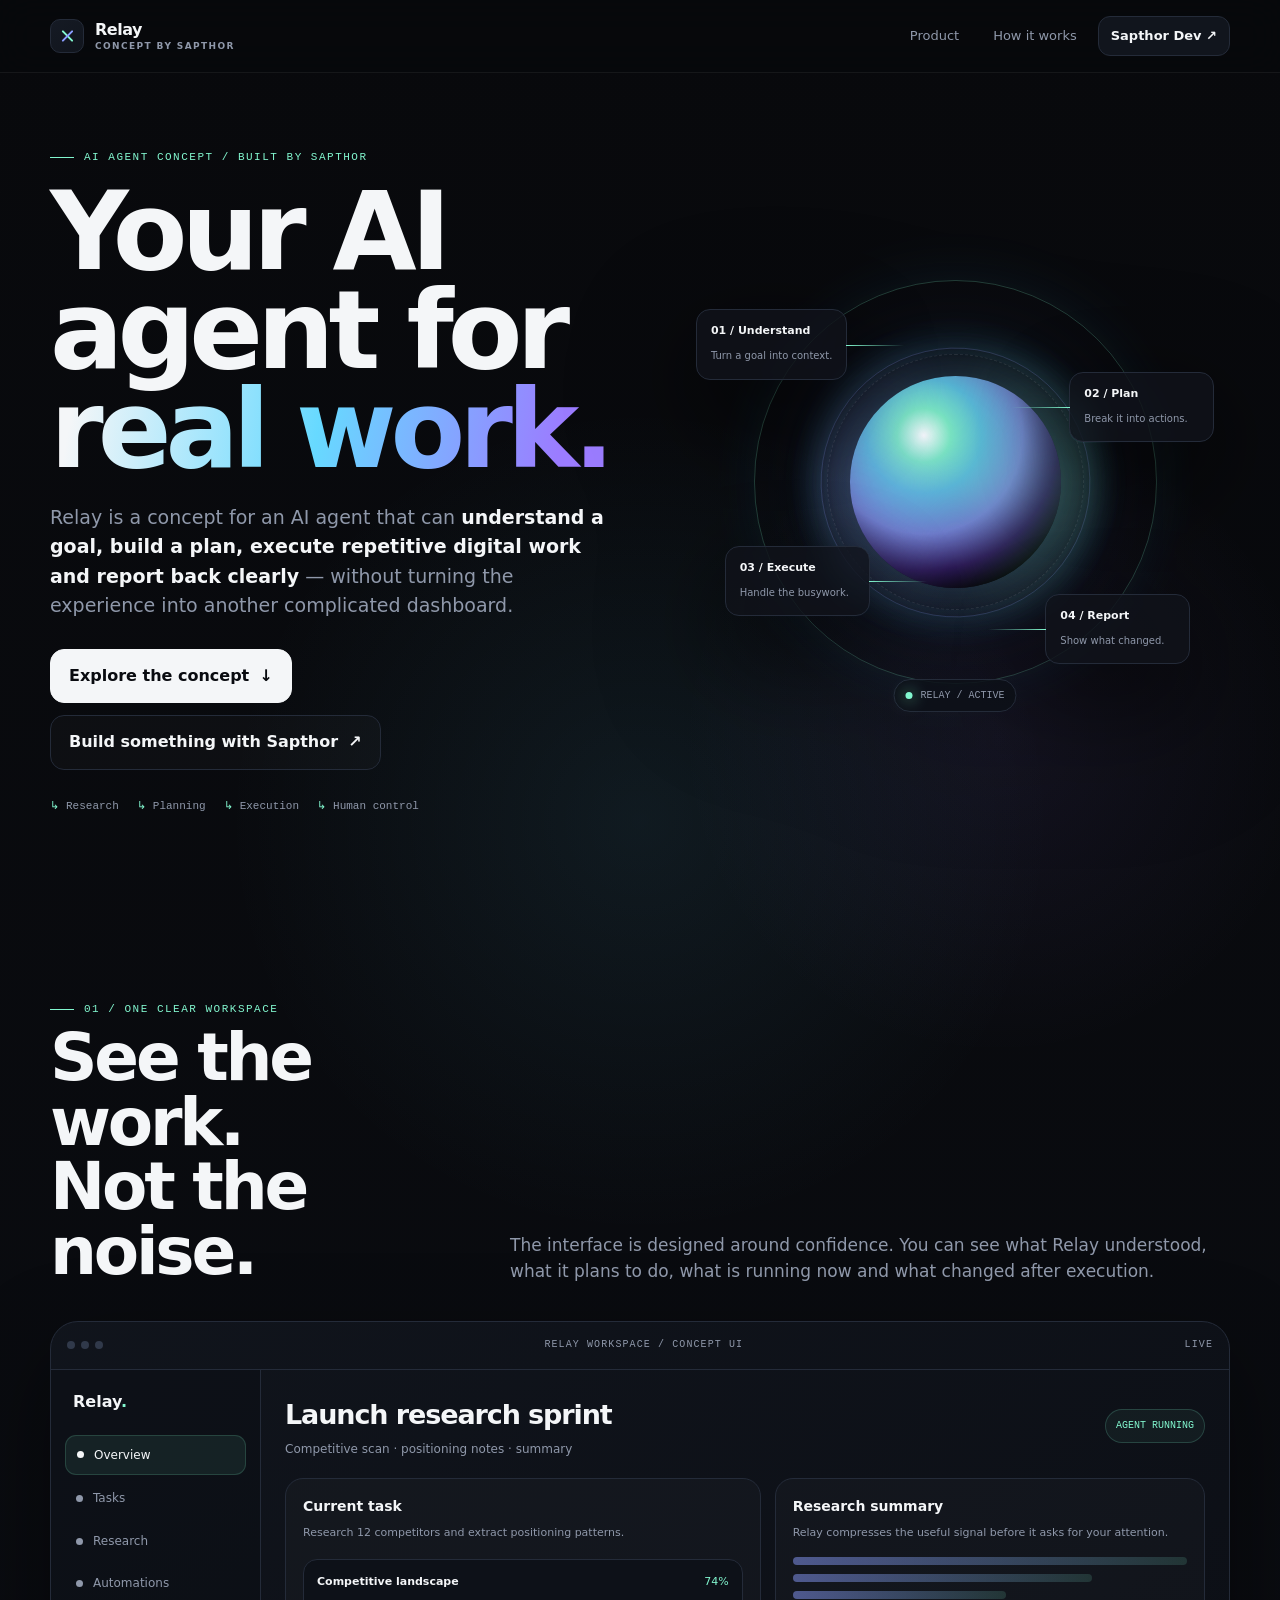
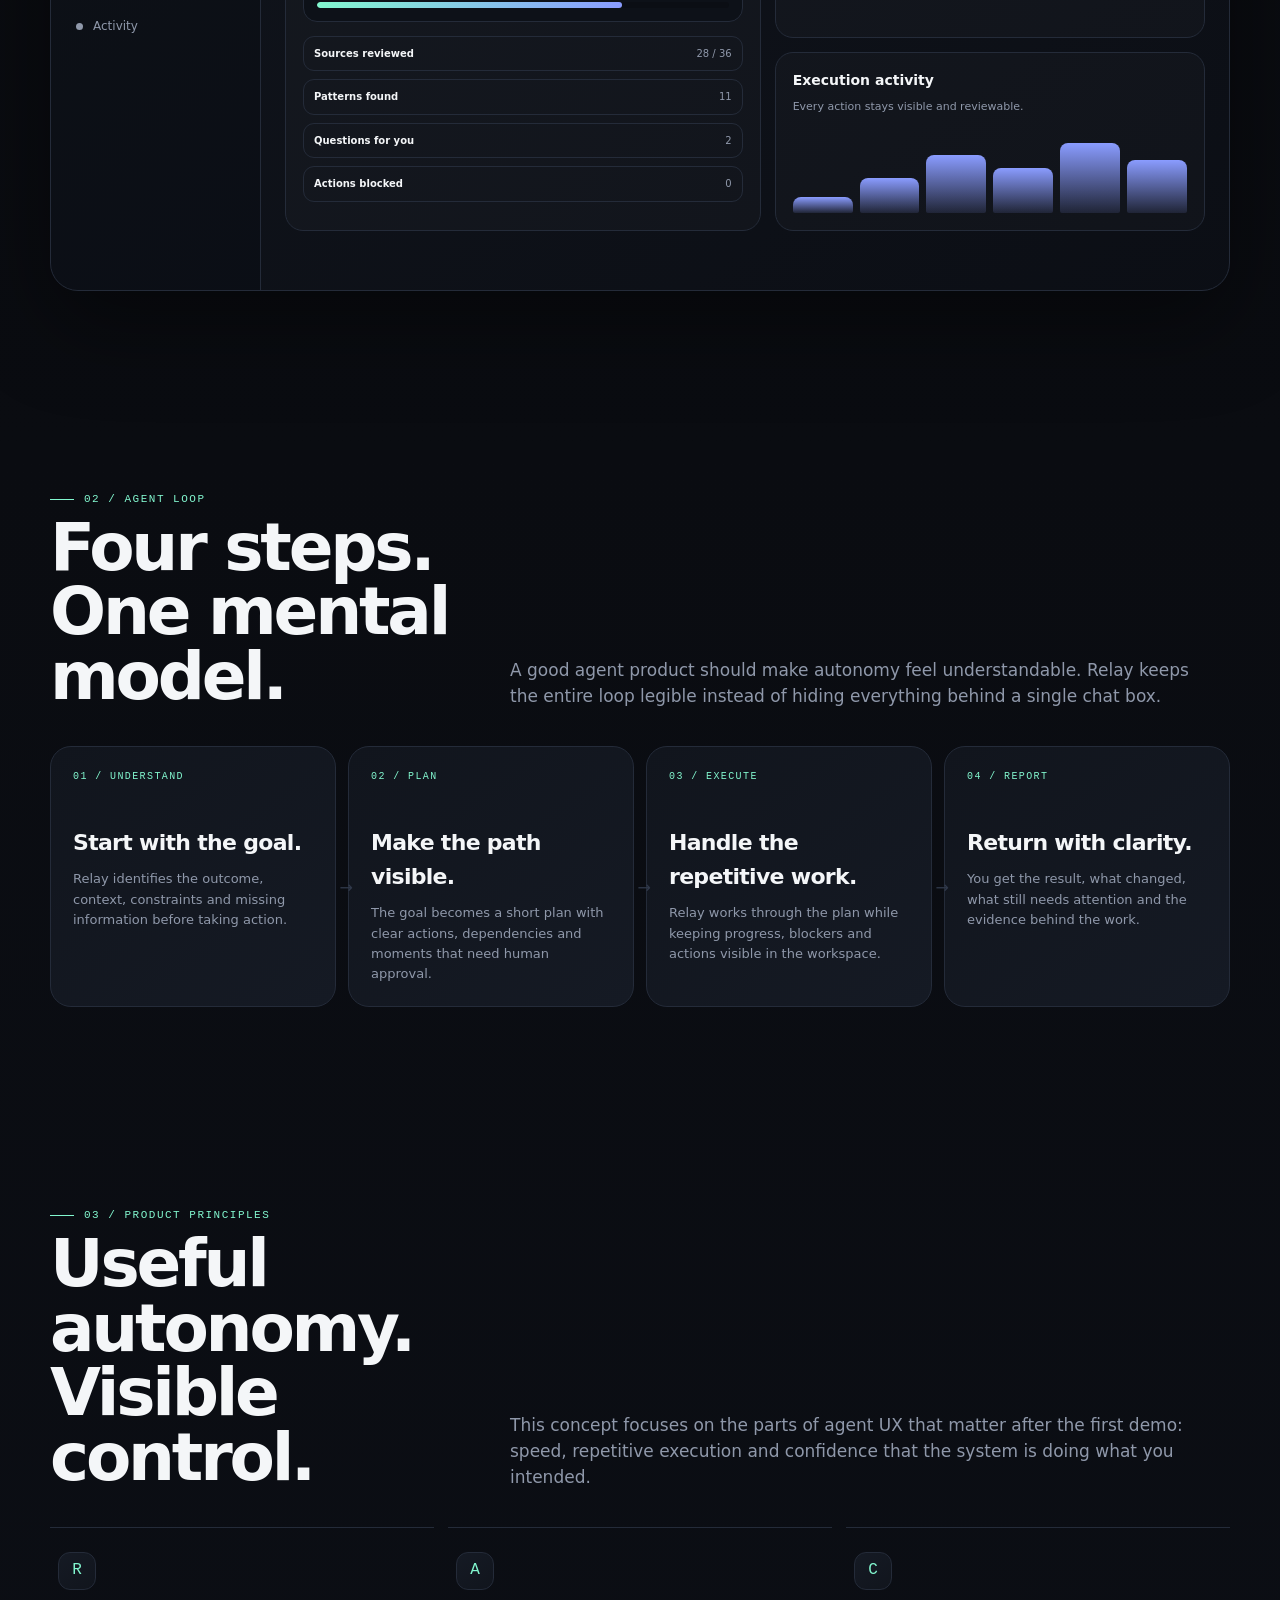
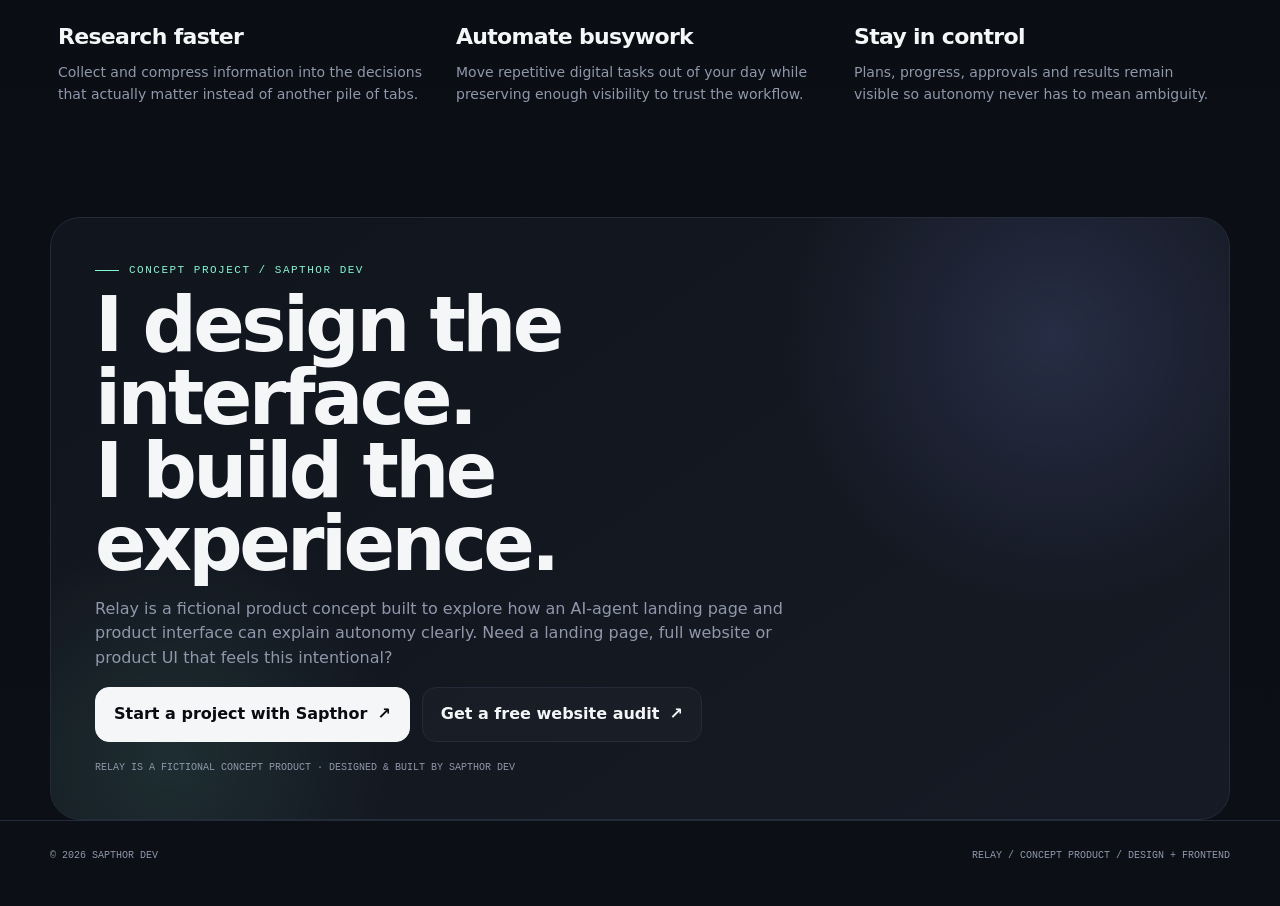
==== relay/index.html @ d2cc2e14 "Build Relay AI agent landing page concept" ====
<!doctype html>
<html lang="en">
<head>
  <meta charset="utf-8" />
  <meta name="viewport" content="width=device-width,initial-scale=1" />
  <meta name="theme-color" content="#08090c" />
  <title>Relay — AI Agent Concept by Sapthor</title>
  <meta name="description" content="Relay is a Sapthor concept for an AI agent that researches, plans, executes and reports back from one clear workspace." />
  <style>
    :root{
      --bg:#08090c;--bg2:#0c0f16;--panel:#11151d;--panel2:#151a24;--panel3:#0d1118;
      --text:#f4f6f8;--muted:#8f98aa;--line:#242b39;--line2:#30394a;
      --accent:#82f7cf;--accent2:#8a9cff;--cyan:#67d9ff;--violet:#9b7cff;
      --shadow:0 32px 90px rgba(0,0,0,.42);--radius:24px;
      --mx:50%;--my:20%;
    }
    *{box-sizing:border-box}
    html{scroll-behavior:smooth}
    body{
      margin:0;color:var(--text);background:
      radial-gradient(900px circle at var(--mx) var(--my),rgba(103,217,255,.08),transparent 46%),
      radial-gradient(720px circle at 78% 18%,rgba(155,124,255,.08),transparent 44%),
      linear-gradient(180deg,var(--bg),var(--bg2));
      font-family:Inter,ui-sans-serif,system-ui,-apple-system,BlinkMacSystemFont,"Segoe UI",sans-serif;
      line-height:1.55;overflow-x:hidden;
    }
    body:before{
      content:"";position:fixed;inset:0;z-index:-1;pointer-events:none;opacity:.18;
      background-image:
        linear-gradient(rgba(255,255,255,.035) 1px,transparent 1px),
        linear-gradient(90deg,rgba(255,255,255,.035) 1px,transparent 1px);
      background-size:48px 48px;
      mask-image:linear-gradient(to bottom,black,transparent 75%);
    }
    ::selection{background:var(--accent);color:#06100d}
    a{color:inherit;text-decoration:none}
    button{font:inherit}
    .wrap{width:min(1180px,calc(100% - 36px));margin:auto}
    .mono{font-family:ui-monospace,SFMono-Regular,Menlo,Consolas,monospace}
    .nav{
      position:sticky;top:0;z-index:50;border-bottom:1px solid rgba(255,255,255,.06);
      background:rgba(8,9,12,.72);backdrop-filter:blur(18px)
    }
    .nav-inner{height:72px;display:flex;align-items:center;justify-content:space-between;gap:18px}
    .brand{display:flex;align-items:center;gap:11px;font-weight:850;letter-spacing:-.5px}
    .mark{
      width:34px;height:34px;border:1px solid var(--line);border-radius:10px;display:grid;place-items:center;
      background:linear-gradient(145deg,var(--panel2),var(--panel));position:relative;overflow:hidden
    }
    .mark:before,.mark:after{
      content:"";position:absolute;width:15px;height:2px;border-radius:99px;background:var(--accent);transform:rotate(45deg)
    }
    .mark:after{background:var(--accent2);transform:rotate(-45deg)}
    .brand small{display:block;color:var(--muted);font-size:9px;letter-spacing:1.4px;text-transform:uppercase;margin-top:-2px}
    .nav-actions{display:flex;align-items:center;gap:8px}
    .nav-link,.nav-cta{padding:9px 12px;border-radius:12px;border:1px solid transparent;color:var(--muted);font-size:13px}
    .nav-link:hover{color:var(--text);border-color:var(--line);background:rgba(255,255,255,.025)}
    .nav-cta{border-color:var(--line);background:var(--panel);color:var(--text);font-weight:800}

    .hero{min-height:calc(100svh - 72px);display:grid;grid-template-columns:1.02fr .98fr;gap:58px;align-items:center;padding:74px 0 84px}
    .eyebrow{display:flex;align-items:center;gap:10px;color:var(--accent);font-size:11px;letter-spacing:1.5px;text-transform:uppercase}
    .eyebrow:before{content:"";width:24px;height:1px;background:currentColor}
    h1{font-size:clamp(58px,8.5vw,112px);line-height:.91;letter-spacing:-6px;margin:16px 0 24px;max-width:780px}
    .grad{
      background:linear-gradient(100deg,var(--text) 5%,var(--cyan) 48%,var(--violet) 90%);
      -webkit-background-clip:text;background-clip:text;color:transparent
    }
    .hero-copy{font-size:19px;color:var(--muted);max-width:680px;margin:0 0 28px}
    .hero-copy b{color:var(--text)}
    .hero-buttons{display:flex;gap:12px;flex-wrap:wrap}
    .btn{
      display:inline-flex;align-items:center;gap:10px;padding:14px 18px;border-radius:14px;border:1px solid var(--line);
      font-weight:850;transition:.22s transform,.22s border-color,.22s background
    }
    .btn:hover{transform:translateY(-3px);border-color:var(--line2)}
    .btn.primary{background:var(--text);color:#090b10;border-color:var(--text)}
    .btn.secondary{background:rgba(255,255,255,.025)}
    .hero-meta{display:flex;gap:18px;flex-wrap:wrap;margin-top:28px;color:var(--muted);font-size:11px}
    .hero-meta span:before{content:"↳";color:var(--accent);margin-right:7px}

    .agent-stage{position:relative;min-height:560px;display:grid;place-items:center;perspective:1200px}
    .orb-wrap{
      width:min(480px,42vw);aspect-ratio:1;position:relative;display:grid;place-items:center;transform-style:preserve-3d;
      filter:drop-shadow(0 30px 60px rgba(0,0,0,.38))
    }
    .orb-halo,.orb-halo:before,.orb-halo:after{
      content:"";position:absolute;border-radius:50%;inset:8%;border:1px solid rgba(130,247,207,.22);
      box-shadow:0 0 60px rgba(103,217,255,.08)
    }
    .orb-halo:before{inset:10%;border-color:rgba(138,156,255,.23);transform:rotate(60deg) scale(.84)}
    .orb-halo:after{inset:18%;border-style:dashed;border-color:rgba(255,255,255,.1);animation:spin 18s linear infinite}
    @keyframes spin{to{transform:rotate(360deg)}}
    .orb{
      width:44%;aspect-ratio:1;border-radius:50%;
      background:
        radial-gradient(circle at 35% 28%,rgba(255,255,255,.98),rgba(130,247,207,.92) 13%,rgba(103,217,255,.82) 28%,rgba(138,156,255,.78) 48%,rgba(56,31,110,.88) 66%,rgba(8,9,12,.98) 79%);
      box-shadow:
        inset -18px -22px 32px rgba(0,0,0,.28),
        0 0 70px rgba(103,217,255,.24),
        0 0 130px rgba(138,156,255,.18);
      position:relative;animation:breathe 4.8s ease-in-out infinite
    }
    .orb:after{
      content:"";position:absolute;inset:-16%;border-radius:50%;
      background:conic-gradient(from 0deg,transparent,rgba(130,247,207,.18),transparent,rgba(138,156,255,.18),transparent);
      filter:blur(16px);animation:spin 9s linear infinite
    }
    @keyframes breathe{50%{transform:scale(1.045);filter:brightness(1.08)}}
    .step{
      position:absolute;min-width:145px;padding:12px 14px;border:1px solid var(--line);border-radius:14px;
      background:rgba(16,19,26,.82);backdrop-filter:blur(14px);box-shadow:var(--shadow)
    }
    .step b{display:block;font-size:11px;margin-bottom:3px}.step span{font-size:10px;color:var(--muted)}
    .step:after{content:"";position:absolute;width:58px;height:1px;background:linear-gradient(90deg,var(--accent),transparent);top:50%}
    .s1{left:-4%;top:14%}.s1:after{left:100%}
    .s2{right:-4%;top:27%}.s2:after{right:100%;transform:rotate(180deg)}
    .s3{left:2%;bottom:22%}.s3:after{left:100%}
    .s4{right:1%;bottom:12%}.s4:after{right:100%;transform:rotate(180deg)}
    .status{
      position:absolute;bottom:2%;left:50%;transform:translateX(-50%);display:flex;align-items:center;gap:8px;
      padding:8px 11px;border:1px solid var(--line);border-radius:999px;background:rgba(13,17,24,.82);font-size:10px;color:var(--muted)
    }
    .status i{width:7px;height:7px;border-radius:50%;background:var(--accent);box-shadow:0 0 16px var(--accent);animation:pulse 1.8s infinite}
    @keyframes pulse{50%{opacity:.35;transform:scale(.76)}}

    section{padding:100px 0}
    .section-head{display:grid;grid-template-columns:.75fr 1.25fr;gap:28px;align-items:end;margin-bottom:36px}
    .section-title{font-size:clamp(38px,5.3vw,66px);line-height:.98;letter-spacing:-3.2px;margin:8px 0 0}
    .section-copy{color:var(--muted);font-size:17px;max-width:710px;margin:0}

    .product-shell{
      border:1px solid var(--line);border-radius:28px;overflow:hidden;
      background:linear-gradient(145deg,rgba(17,21,29,.96),rgba(12,15,22,.96));box-shadow:var(--shadow)
    }
    .shell-top{height:48px;display:flex;align-items:center;justify-content:space-between;padding:0 16px;border-bottom:1px solid var(--line)}
    .dots{display:flex;gap:6px}.dots i{width:8px;height:8px;border-radius:50%;background:var(--line2)}
    .shell-title{font-size:10px;color:var(--muted);letter-spacing:1.1px}
    .shell-body{display:grid;grid-template-columns:210px 1fr;min-height:520px}
    .sidebar{border-right:1px solid var(--line);padding:20px 14px;background:rgba(8,10,15,.34)}
    .side-brand{font-weight:900;margin:0 8px 20px}.side-brand span{color:var(--accent)}
    .side-link{
      display:flex;align-items:center;gap:10px;padding:10px 11px;border-radius:11px;color:var(--muted);font-size:12px;margin-bottom:4px
    }
    .side-link.active{background:rgba(130,247,207,.08);color:var(--text);border:1px solid rgba(130,247,207,.16)}
    .side-icon{width:7px;height:7px;border-radius:50%;background:currentColor}
    .workspace{padding:24px}
    .workspace-top{display:flex;justify-content:space-between;align-items:center;gap:16px;margin-bottom:20px}
    .workspace-top h3{font-size:27px;letter-spacing:-1.1px;margin:0}.workspace-top p{font-size:12px;color:var(--muted);margin:4px 0 0}
    .workspace-badge{padding:8px 10px;border:1px solid rgba(130,247,207,.18);border-radius:999px;color:var(--accent);font-size:10px;background:rgba(130,247,207,.05)}
    .dashboard-grid{display:grid;grid-template-columns:1.05fr .95fr;gap:14px}
    .card{border:1px solid var(--line);border-radius:18px;background:rgba(255,255,255,.018);padding:17px;min-height:160px;position:relative;overflow:hidden}
    .card h4{margin:0 0 6px;font-size:14px}.card p{margin:0;color:var(--muted);font-size:11px}
    .task-card{grid-row:span 2}
    .task{
      margin-top:18px;padding:13px;border:1px solid var(--line);border-radius:14px;background:var(--panel3)
    }
    .task-top{display:flex;justify-content:space-between;gap:10px;align-items:center;font-size:11px}
    .task-top span{color:var(--accent)}
    .progress{height:6px;border-radius:999px;background:#0b0e14;margin-top:12px;overflow:hidden}
    .progress i{display:block;height:100%;width:74%;border-radius:999px;background:linear-gradient(90deg,var(--accent),var(--accent2));animation:progress 4.8s ease-in-out infinite alternate}
    @keyframes progress{to{width:92%}}
    .mini-list{display:grid;gap:8px;margin-top:14px}
    .mini-list div{display:flex;justify-content:space-between;gap:12px;padding:9px 10px;border:1px solid var(--line);border-radius:11px;font-size:10px}
    .mini-list span{color:var(--muted)}
    .summary-bars{display:grid;gap:9px;margin-top:16px}.summary-bars i{display:block;height:8px;border-radius:999px;background:linear-gradient(90deg,rgba(138,156,255,.5),rgba(130,247,207,.14))}
    .summary-bars i:nth-child(2){width:76%}.summary-bars i:nth-child(3){width:54%}
    .activity{display:flex;align-items:flex-end;gap:7px;height:80px;margin-top:18px}
    .activity i{flex:1;border-radius:8px 8px 2px 2px;background:linear-gradient(var(--accent2),rgba(138,156,255,.12));min-height:20%;animation:bars 3.5s ease-in-out infinite alternate}
    .activity i:nth-child(2){height:44%}.activity i:nth-child(3){height:72%}.activity i:nth-child(4){height:56%}.activity i:nth-child(5){height:88%}.activity i:nth-child(6){height:66%}
    @keyframes bars{to{filter:brightness(1.22);transform:translateY(-3px)}}

    .flow-grid{display:grid;grid-template-columns:repeat(4,1fr);gap:12px}
    .flow-card{
      border:1px solid var(--line);border-radius:21px;padding:22px;background:linear-gradient(145deg,var(--panel),var(--panel2));min-height:240px;position:relative
    }
    .flow-num{font-size:10px;color:var(--accent);letter-spacing:1.4px}.flow-card h3{font-size:22px;margin:42px 0 9px;letter-spacing:-.7px}.flow-card p{font-size:13px;color:var(--muted);margin:0}
    .flow-card:after{content:"→";position:absolute;right:-18px;top:50%;color:var(--line2);z-index:2}
    .flow-card:last-child:after{display:none}

    .features{display:grid;grid-template-columns:repeat(3,1fr);gap:14px}
    .feature{border-top:1px solid var(--line);padding:24px 8px 10px;min-height:190px}
    .feature .icon{
      width:38px;height:38px;border-radius:12px;border:1px solid var(--line);display:grid;place-items:center;
      background:linear-gradient(145deg,var(--panel2),var(--panel));color:var(--accent);margin-bottom:30px
    }
    .feature h3{font-size:22px;letter-spacing:-.7px;margin:0 0 8px}.feature p{color:var(--muted);font-size:14px;margin:0}

    .cta{
      border:1px solid var(--line);border-radius:30px;padding:44px;position:relative;overflow:hidden;
      background:
        radial-gradient(420px circle at 85% 20%,rgba(138,156,255,.16),transparent 64%),
        radial-gradient(360px circle at 10% 90%,rgba(130,247,207,.10),transparent 62%),
        linear-gradient(145deg,var(--panel),var(--panel2))
    }
    .cta h2{font-size:clamp(42px,6vw,76px);line-height:.96;letter-spacing:-3.6px;margin:10px 0 15px;max-width:850px}
    .cta p{color:var(--muted);max-width:690px;font-size:16px}
    .concept-note{margin-top:18px;color:var(--muted);font-size:10px}
    footer{border-top:1px solid var(--line);padding:27px 0 42px;color:var(--muted);font-size:10px}
    .footer-row{display:flex;justify-content:space-between;gap:16px;flex-wrap:wrap}

    @media(max-width:980px){
      .hero{grid-template-columns:1fr;padding-top:58px}
      .agent-stage{min-height:500px}
      .orb-wrap{width:min(500px,78vw)}
      .section-head{grid-template-columns:1fr}
      .shell-body{grid-template-columns:170px 1fr}
      .dashboard-grid{grid-template-columns:1fr}
      .task-card{grid-row:auto}
      .flow-grid{grid-template-columns:1fr 1fr}
      .flow-card:nth-child(2):after{display:none}
      .features{grid-template-columns:1fr}
    }
    @media(max-width:700px){
      .wrap{width:min(100% - 26px,1180px)}
      .nav-inner{height:64px}
      .nav-link{display:none}
      .hero{min-height:auto;padding:52px 0 62px}
      h1{font-size:56px;letter-spacing:-3.5px}
      .hero-copy{font-size:16px}
      .agent-stage{min-height:430px}
      .orb-wrap{width:min(390px,94vw)}
      .step{min-width:118px;padding:9px 10px}.step b{font-size:9px}.step span{font-size:8px}.step:after{width:32px}
      section{padding:72px 0}
      .section-title{letter-spacing:-2.2px}
      .product-shell{border-radius:22px}
      .shell-body{display:block;min-height:0}
      .sidebar{display:flex;overflow:auto;border-right:0;border-bottom:1px solid var(--line);padding:10px}
      .side-brand{margin:auto 12px auto 3px;white-space:nowrap}
      .side-link{white-space:nowrap;margin:0}
      .workspace{padding:16px}
      .workspace-top{align-items:flex-start}
      .workspace-top h3{font-size:22px}
      .flow-grid{grid-template-columns:1fr}
      .flow-card:after{display:none}
      .cta{padding:28px 22px}
    }
    @media(max-width:430px){
      h1{font-size:47px;letter-spacing:-2.7px}
      .hero-buttons{display:grid}.btn{justify-content:center}
      .agent-stage{min-height:390px}
      .step{min-width:106px}
      .s1{left:-2%;top:12%}.s2{right:-2%;top:28%}.s3{left:0;bottom:24%}.s4{right:-1%;bottom:12%}
      .workspace-badge{display:none}
    }
    @media(prefers-reduced-motion:reduce){
      *,*:before,*:after{animation:none!important;scroll-behavior:auto!important;transition:none!important}
    }
  </style>
</head>
<body>
  <header class="nav">
    <div class="wrap nav-inner">
      <a class="brand" href="../">
        <span class="mark" aria-hidden="true"></span>
        <span>Relay<small>Concept by Sapthor</small></span>
      </a>
      <div class="nav-actions">
        <a class="nav-link" href="#product">Product</a>
        <a class="nav-link" href="#flow">How it works</a>
        <a class="nav-cta" href="../">Sapthor Dev ↗</a>
      </div>
    </div>
  </header>

  <main>
    <div class="wrap">
      <section class="hero">
        <div>
          <div class="eyebrow mono">AI agent concept / built by Sapthor</div>
          <h1>Your AI agent for <span class="grad">real work.</span></h1>
          <p class="hero-copy">Relay is a concept for an AI agent that can <b>understand a goal, build a plan, execute repetitive digital work and report back clearly</b> — without turning the experience into another complicated dashboard.</p>
          <div class="hero-buttons">
            <a class="btn primary" href="#product">Explore the concept <span>↓</span></a>
            <a class="btn secondary" href="../#contact">Build something with Sapthor <span>↗</span></a>
          </div>
          <div class="hero-meta mono">
            <span>Research</span><span>Planning</span><span>Execution</span><span>Human control</span>
          </div>
        </div>

        <div class="agent-stage" id="agentStage" aria-label="Relay workflow visualization">
          <div class="orb-wrap" id="orbWrap">
            <div class="orb-halo"></div>
            <div class="orb"></div>
            <div class="step s1"><b>01 / Understand</b><span>Turn a goal into context.</span></div>
            <div class="step s2"><b>02 / Plan</b><span>Break it into actions.</span></div>
            <div class="step s3"><b>03 / Execute</b><span>Handle the busywork.</span></div>
            <div class="step s4"><b>04 / Report</b><span>Show what changed.</span></div>
            <div class="status mono"><i></i><span>RELAY / ACTIVE</span></div>
          </div>
        </div>
      </section>
    </div>

    <section id="product">
      <div class="wrap">
        <div class="section-head">
          <div>
            <div class="eyebrow mono">01 / One clear workspace</div>
            <h2 class="section-title">See the work.<br>Not the noise.</h2>
          </div>
          <p class="section-copy">The interface is designed around confidence. You can see what Relay understood, what it plans to do, what is running now and what changed after execution.</p>
        </div>

        <div class="product-shell">
          <div class="shell-top">
            <div class="dots"><i></i><i></i><i></i></div>
            <div class="shell-title mono">RELAY WORKSPACE / CONCEPT UI</div>
            <div class="shell-title mono">LIVE</div>
          </div>
          <div class="shell-body">
            <aside class="sidebar">
              <div class="side-brand">Relay<span>.</span></div>
              <div class="side-link active"><i class="side-icon"></i> Overview</div>
              <div class="side-link"><i class="side-icon"></i> Tasks</div>
              <div class="side-link"><i class="side-icon"></i> Research</div>
              <div class="side-link"><i class="side-icon"></i> Automations</div>
              <div class="side-link"><i class="side-icon"></i> Activity</div>
            </aside>
            <div class="workspace">
              <div class="workspace-top">
                <div>
                  <h3>Launch research sprint</h3>
                  <p>Competitive scan · positioning notes · summary</p>
                </div>
                <div class="workspace-badge mono">AGENT RUNNING</div>
              </div>

              <div class="dashboard-grid">
                <article class="card task-card">
                  <h4>Current task</h4>
                  <p>Research 12 competitors and extract positioning patterns.</p>
                  <div class="task">
                    <div class="task-top"><b>Competitive landscape</b><span>74%</span></div>
                    <div class="progress"><i></i></div>
                  </div>
                  <div class="mini-list">
                    <div><b>Sources reviewed</b><span>28 / 36</span></div>
                    <div><b>Patterns found</b><span>11</span></div>
                    <div><b>Questions for you</b><span>2</span></div>
                    <div><b>Actions blocked</b><span>0</span></div>
                  </div>
                </article>

                <article class="card">
                  <h4>Research summary</h4>
                  <p>Relay compresses the useful signal before it asks for your attention.</p>
                  <div class="summary-bars"><i></i><i></i><i></i></div>
                </article>

                <article class="card">
                  <h4>Execution activity</h4>
                  <p>Every action stays visible and reviewable.</p>
                  <div class="activity"><i></i><i></i><i></i><i></i><i></i><i></i></div>
                </article>
              </div>
            </div>
          </div>
        </div>
      </div>
    </section>

    <section id="flow">
      <div class="wrap">
        <div class="section-head">
          <div>
            <div class="eyebrow mono">02 / Agent loop</div>
            <h2 class="section-title">Four steps.<br>One mental model.</h2>
          </div>
          <p class="section-copy">A good agent product should make autonomy feel understandable. Relay keeps the entire loop legible instead of hiding everything behind a single chat box.</p>
        </div>

        <div class="flow-grid">
          <article class="flow-card"><div class="flow-num mono">01 / UNDERSTAND</div><h3>Start with the goal.</h3><p>Relay identifies the outcome, context, constraints and missing information before taking action.</p></article>
          <article class="flow-card"><div class="flow-num mono">02 / PLAN</div><h3>Make the path visible.</h3><p>The goal becomes a short plan with clear actions, dependencies and moments that need human approval.</p></article>
          <article class="flow-card"><div class="flow-num mono">03 / EXECUTE</div><h3>Handle the repetitive work.</h3><p>Relay works through the plan while keeping progress, blockers and actions visible in the workspace.</p></article>
          <article class="flow-card"><div class="flow-num mono">04 / REPORT</div><h3>Return with clarity.</h3><p>You get the result, what changed, what still needs attention and the evidence behind the work.</p></article>
        </div>
      </div>
    </section>

    <section>
      <div class="wrap">
        <div class="section-head">
          <div>
            <div class="eyebrow mono">03 / Product principles</div>
            <h2 class="section-title">Useful autonomy.<br>Visible control.</h2>
          </div>
          <p class="section-copy">This concept focuses on the parts of agent UX that matter after the first demo: speed, repetitive execution and confidence that the system is doing what you intended.</p>
        </div>

        <div class="features">
          <article class="feature"><div class="icon mono">R</div><h3>Research faster</h3><p>Collect and compress information into the decisions that actually matter instead of another pile of tabs.</p></article>
          <article class="feature"><div class="icon mono">A</div><h3>Automate busywork</h3><p>Move repetitive digital tasks out of your day while preserving enough visibility to trust the workflow.</p></article>
          <article class="feature"><div class="icon mono">C</div><h3>Stay in control</h3><p>Plans, progress, approvals and results remain visible so autonomy never has to mean ambiguity.</p></article>
        </div>
      </div>
    </section>

    <div class="wrap">
      <section class="cta">
        <div class="eyebrow mono">Concept project / Sapthor Dev</div>
        <h2>I design the interface.<br>I build the experience.</h2>
        <p>Relay is a fictional product concept built to explore how an AI-agent landing page and product interface can explain autonomy clearly. Need a landing page, full website or product UI that feels this intentional?</p>
        <div class="hero-buttons">
          <a class="btn primary" href="../#contact">Start a project with Sapthor <span>↗</span></a>
          <a class="btn secondary" href="../#proof">Get a free website audit <span>↗</span></a>
        </div>
        <div class="concept-note mono">RELAY IS A FICTIONAL CONCEPT PRODUCT · DESIGNED & BUILT BY SAPTHOR DEV</div>
      </section>
    </div>
  </main>

  <footer>
    <div class="wrap footer-row mono">
      <span>© 2026 SAPTHOR DEV</span>
      <span>RELAY / CONCEPT PRODUCT / DESIGN + FRONTEND</span>
    </div>
  </footer>

  <script>
    const root=document.documentElement;
    const stage=document.getElementById('agentStage');
    const orb=document.getElementById('orbWrap');
    const fine=window.matchMedia('(pointer:fine)').matches && !window.matchMedia('(prefers-reduced-motion:reduce)').matches;
    let tx=0,ty=0,rx=0,ry=0;

    window.addEventListener('mousemove',e=>{
      root.style.setProperty('--mx',(e.clientX/window.innerWidth*100)+'%');
      root.style.setProperty('--my',(e.clientY/window.innerHeight*100)+'%');
      if(!fine||!stage)return;
      const r=stage.getBoundingClientRect();
      const x=Math.max(-1,Math.min(1,(e.clientX-(r.left+r.width/2))/(r.width/2)));
      const y=Math.max(-1,Math.min(1,(e.clientY-(r.top+r.height/2))/(r.height/2)));
      tx=x*8;ty=y*5;
    });

    function animate(){
      rx+=(tx-rx)*.08;ry+=(ty-ry)*.08;
      if(orb)orb.style.transform='translate3d('+rx.toFixed(2)+'px,'+ry.toFixed(2)+'px,0) rotateX('+(-ry*.25).toFixed(2)+'deg) rotateY('+(rx*.28).toFixed(2)+'deg)';
      requestAnimationFrame(animate);
    }
    if(fine)requestAnimationFrame(animate);

    document.querySelectorAll('.flow-card,.feature,.card').forEach(el=>{
      el.addEventListener('mousemove',e=>{
        if(!fine)return;
        const r=el.getBoundingClientRect();
        const x=(e.clientX-r.left)/r.width-.5;
        const y=(e.clientY-r.top)/r.height-.5;
        el.style.transform='perspective(900px) rotateX('+(-y*2)+'deg) rotateY('+(x*2)+'deg) translateY(-2px)';
      });
      el.addEventListener('mouseleave',()=>el.style.transform='');
    });
  </script>
</body>
</html>
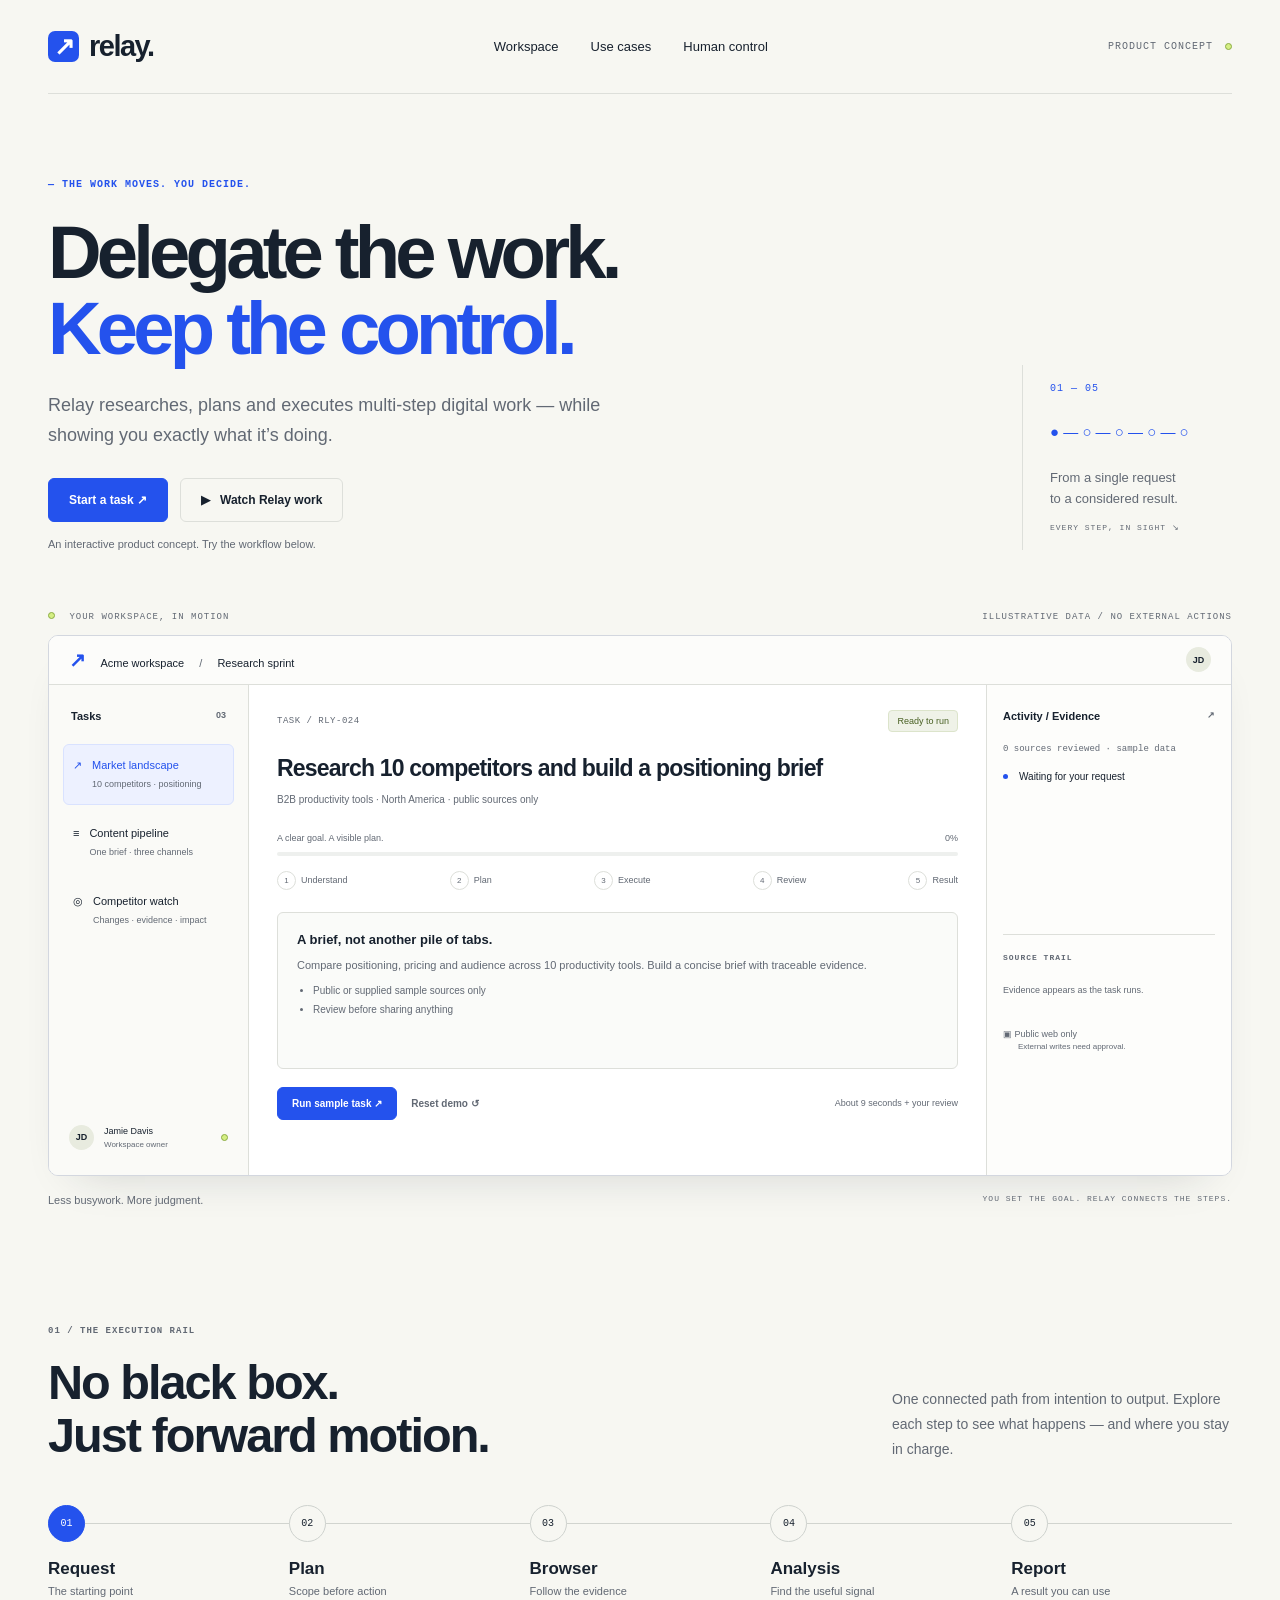
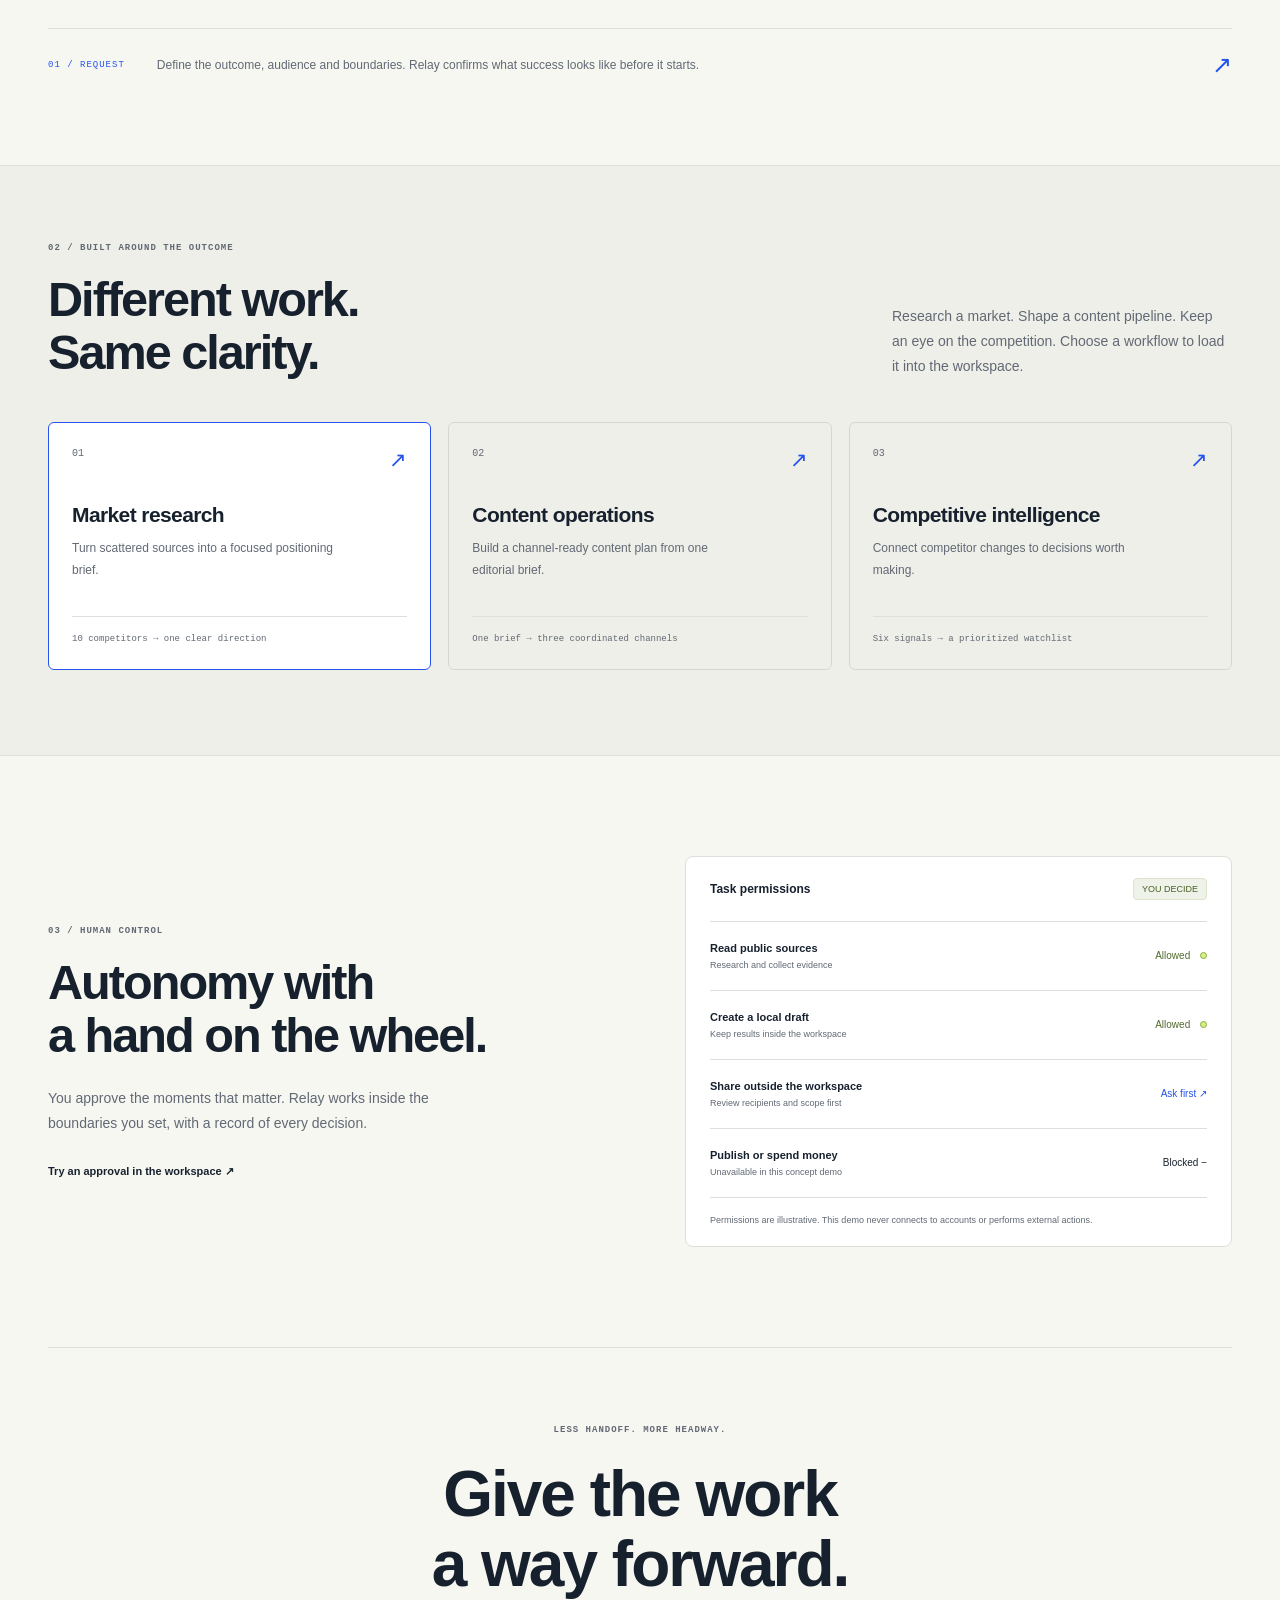
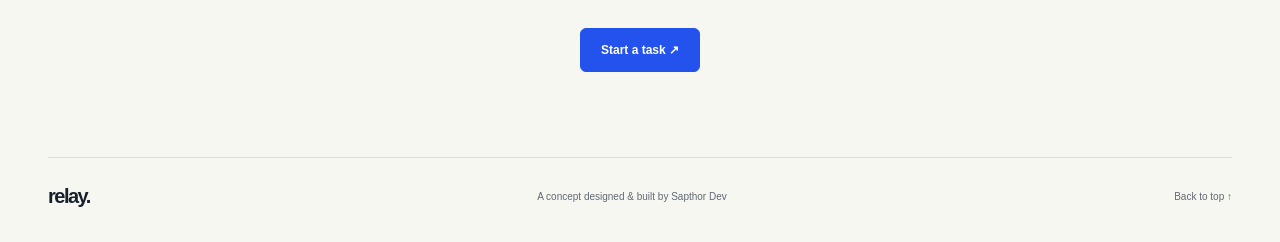
==== commit 21b607e0: "Redesign Relay as an interactive light product workspace" ====
--- a/relay/index.html
+++ b/relay/index.html
@@ -1,457 +1,181 @@
 <!doctype html>
 <html lang="en">
-<head>
-  <meta charset="utf-8" />
-  <meta name="viewport" content="width=device-width,initial-scale=1" />
-  <meta name="theme-color" content="#08090c" />
-  <title>Relay — AI Agent Concept by Sapthor</title>
-  <meta name="description" content="Relay is a Sapthor concept for an AI agent that researches, plans, executes and reports back from one clear workspace." />
-  <style>
-    :root{
-      --bg:#08090c;--bg2:#0c0f16;--panel:#11151d;--panel2:#151a24;--panel3:#0d1118;
-      --text:#f4f6f8;--muted:#8f98aa;--line:#242b39;--line2:#30394a;
-      --accent:#82f7cf;--accent2:#8a9cff;--cyan:#67d9ff;--violet:#9b7cff;
-      --shadow:0 32px 90px rgba(0,0,0,.42);--radius:24px;
-      --mx:50%;--my:20%;
-    }
-    *{box-sizing:border-box}
-    html{scroll-behavior:smooth}
-    body{
-      margin:0;color:var(--text);background:
-      radial-gradient(900px circle at var(--mx) var(--my),rgba(103,217,255,.08),transparent 46%),
-      radial-gradient(720px circle at 78% 18%,rgba(155,124,255,.08),transparent 44%),
-      linear-gradient(180deg,var(--bg),var(--bg2));
-      font-family:Inter,ui-sans-serif,system-ui,-apple-system,BlinkMacSystemFont,"Segoe UI",sans-serif;
-      line-height:1.55;overflow-x:hidden;
-    }
-    body:before{
-      content:"";position:fixed;inset:0;z-index:-1;pointer-events:none;opacity:.18;
-      background-image:
-        linear-gradient(rgba(255,255,255,.035) 1px,transparent 1px),
-        linear-gradient(90deg,rgba(255,255,255,.035) 1px,transparent 1px);
-      background-size:48px 48px;
-      mask-image:linear-gradient(to bottom,black,transparent 75%);
-    }
-    ::selection{background:var(--accent);color:#06100d}
-    a{color:inherit;text-decoration:none}
-    button{font:inherit}
-    .wrap{width:min(1180px,calc(100% - 36px));margin:auto}
-    .mono{font-family:ui-monospace,SFMono-Regular,Menlo,Consolas,monospace}
-    .nav{
-      position:sticky;top:0;z-index:50;border-bottom:1px solid rgba(255,255,255,.06);
-      background:rgba(8,9,12,.72);backdrop-filter:blur(18px)
-    }
-    .nav-inner{height:72px;display:flex;align-items:center;justify-content:space-between;gap:18px}
-    .brand{display:flex;align-items:center;gap:11px;font-weight:850;letter-spacing:-.5px}
-    .mark{
-      width:34px;height:34px;border:1px solid var(--line);border-radius:10px;display:grid;place-items:center;
-      background:linear-gradient(145deg,var(--panel2),var(--panel));position:relative;overflow:hidden
-    }
-    .mark:before,.mark:after{
-      content:"";position:absolute;width:15px;height:2px;border-radius:99px;background:var(--accent);transform:rotate(45deg)
-    }
-    .mark:after{background:var(--accent2);transform:rotate(-45deg)}
-    .brand small{display:block;color:var(--muted);font-size:9px;letter-spacing:1.4px;text-transform:uppercase;margin-top:-2px}
-    .nav-actions{display:flex;align-items:center;gap:8px}
-    .nav-link,.nav-cta{padding:9px 12px;border-radius:12px;border:1px solid transparent;color:var(--muted);font-size:13px}
-    .nav-link:hover{color:var(--text);border-color:var(--line);background:rgba(255,255,255,.025)}
-    .nav-cta{border-color:var(--line);background:var(--panel);color:var(--text);font-weight:800}
-
-    .hero{min-height:calc(100svh - 72px);display:grid;grid-template-columns:1.02fr .98fr;gap:58px;align-items:center;padding:74px 0 84px}
-    .eyebrow{display:flex;align-items:center;gap:10px;color:var(--accent);font-size:11px;letter-spacing:1.5px;text-transform:uppercase}
-    .eyebrow:before{content:"";width:24px;height:1px;background:currentColor}
-    h1{font-size:clamp(58px,8.5vw,112px);line-height:.91;letter-spacing:-6px;margin:16px 0 24px;max-width:780px}
-    .grad{
-      background:linear-gradient(100deg,var(--text) 5%,var(--cyan) 48%,var(--violet) 90%);
-      -webkit-background-clip:text;background-clip:text;color:transparent
-    }
-    .hero-copy{font-size:19px;color:var(--muted);max-width:680px;margin:0 0 28px}
-    .hero-copy b{color:var(--text)}
-    .hero-buttons{display:flex;gap:12px;flex-wrap:wrap}
-    .btn{
-      display:inline-flex;align-items:center;gap:10px;padding:14px 18px;border-radius:14px;border:1px solid var(--line);
-      font-weight:850;transition:.22s transform,.22s border-color,.22s background
-    }
-    .btn:hover{transform:translateY(-3px);border-color:var(--line2)}
-    .btn.primary{background:var(--text);color:#090b10;border-color:var(--text)}
-    .btn.secondary{background:rgba(255,255,255,.025)}
-    .hero-meta{display:flex;gap:18px;flex-wrap:wrap;margin-top:28px;color:var(--muted);font-size:11px}
-    .hero-meta span:before{content:"↳";color:var(--accent);margin-right:7px}
-
-    .agent-stage{position:relative;min-height:560px;display:grid;place-items:center;perspective:1200px}
-    .orb-wrap{
-      width:min(480px,42vw);aspect-ratio:1;position:relative;display:grid;place-items:center;transform-style:preserve-3d;
-      filter:drop-shadow(0 30px 60px rgba(0,0,0,.38))
-    }
-    .orb-halo,.orb-halo:before,.orb-halo:after{
-      content:"";position:absolute;border-radius:50%;inset:8%;border:1px solid rgba(130,247,207,.22);
-      box-shadow:0 0 60px rgba(103,217,255,.08)
-    }
-    .orb-halo:before{inset:10%;border-color:rgba(138,156,255,.23);transform:rotate(60deg) scale(.84)}
-    .orb-halo:after{inset:18%;border-style:dashed;border-color:rgba(255,255,255,.1);animation:spin 18s linear infinite}
-    @keyframes spin{to{transform:rotate(360deg)}}
-    .orb{
-      width:44%;aspect-ratio:1;border-radius:50%;
-      background:
-        radial-gradient(circle at 35% 28%,rgba(255,255,255,.98),rgba(130,247,207,.92) 13%,rgba(103,217,255,.82) 28%,rgba(138,156,255,.78) 48%,rgba(56,31,110,.88) 66%,rgba(8,9,12,.98) 79%);
-      box-shadow:
-        inset -18px -22px 32px rgba(0,0,0,.28),
-        0 0 70px rgba(103,217,255,.24),
-        0 0 130px rgba(138,156,255,.18);
-      position:relative;animation:breathe 4.8s ease-in-out infinite
-    }
-    .orb:after{
-      content:"";position:absolute;inset:-16%;border-radius:50%;
-      background:conic-gradient(from 0deg,transparent,rgba(130,247,207,.18),transparent,rgba(138,156,255,.18),transparent);
-      filter:blur(16px);animation:spin 9s linear infinite
-    }
-    @keyframes breathe{50%{transform:scale(1.045);filter:brightness(1.08)}}
-    .step{
-      position:absolute;min-width:145px;padding:12px 14px;border:1px solid var(--line);border-radius:14px;
-      background:rgba(16,19,26,.82);backdrop-filter:blur(14px);box-shadow:var(--shadow)
-    }
-    .step b{display:block;font-size:11px;margin-bottom:3px}.step span{font-size:10px;color:var(--muted)}
-    .step:after{content:"";position:absolute;width:58px;height:1px;background:linear-gradient(90deg,var(--accent),transparent);top:50%}
-    .s1{left:-4%;top:14%}.s1:after{left:100%}
-    .s2{right:-4%;top:27%}.s2:after{right:100%;transform:rotate(180deg)}
-    .s3{left:2%;bottom:22%}.s3:after{left:100%}
-    .s4{right:1%;bottom:12%}.s4:after{right:100%;transform:rotate(180deg)}
-    .status{
-      position:absolute;bottom:2%;left:50%;transform:translateX(-50%);display:flex;align-items:center;gap:8px;
-      padding:8px 11px;border:1px solid var(--line);border-radius:999px;background:rgba(13,17,24,.82);font-size:10px;color:var(--muted)
-    }
-    .status i{width:7px;height:7px;border-radius:50%;background:var(--accent);box-shadow:0 0 16px var(--accent);animation:pulse 1.8s infinite}
-    @keyframes pulse{50%{opacity:.35;transform:scale(.76)}}
-
-    section{padding:100px 0}
-    .section-head{display:grid;grid-template-columns:.75fr 1.25fr;gap:28px;align-items:end;margin-bottom:36px}
-    .section-title{font-size:clamp(38px,5.3vw,66px);line-height:.98;letter-spacing:-3.2px;margin:8px 0 0}
-    .section-copy{color:var(--muted);font-size:17px;max-width:710px;margin:0}
-
-    .product-shell{
-      border:1px solid var(--line);border-radius:28px;overflow:hidden;
-      background:linear-gradient(145deg,rgba(17,21,29,.96),rgba(12,15,22,.96));box-shadow:var(--shadow)
-    }
-    .shell-top{height:48px;display:flex;align-items:center;justify-content:space-between;padding:0 16px;border-bottom:1px solid var(--line)}
-    .dots{display:flex;gap:6px}.dots i{width:8px;height:8px;border-radius:50%;background:var(--line2)}
-    .shell-title{font-size:10px;color:var(--muted);letter-spacing:1.1px}
-    .shell-body{display:grid;grid-template-columns:210px 1fr;min-height:520px}
-    .sidebar{border-right:1px solid var(--line);padding:20px 14px;background:rgba(8,10,15,.34)}
-    .side-brand{font-weight:900;margin:0 8px 20px}.side-brand span{color:var(--accent)}
-    .side-link{
-      display:flex;align-items:center;gap:10px;padding:10px 11px;border-radius:11px;color:var(--muted);font-size:12px;margin-bottom:4px
-    }
-    .side-link.active{background:rgba(130,247,207,.08);color:var(--text);border:1px solid rgba(130,247,207,.16)}
-    .side-icon{width:7px;height:7px;border-radius:50%;background:currentColor}
-    .workspace{padding:24px}
-    .workspace-top{display:flex;justify-content:space-between;align-items:center;gap:16px;margin-bottom:20px}
-    .workspace-top h3{font-size:27px;letter-spacing:-1.1px;margin:0}.workspace-top p{font-size:12px;color:var(--muted);margin:4px 0 0}
-    .workspace-badge{padding:8px 10px;border:1px solid rgba(130,247,207,.18);border-radius:999px;color:var(--accent);font-size:10px;background:rgba(130,247,207,.05)}
-    .dashboard-grid{display:grid;grid-template-columns:1.05fr .95fr;gap:14px}
-    .card{border:1px solid var(--line);border-radius:18px;background:rgba(255,255,255,.018);padding:17px;min-height:160px;position:relative;overflow:hidden}
-    .card h4{margin:0 0 6px;font-size:14px}.card p{margin:0;color:var(--muted);font-size:11px}
-    .task-card{grid-row:span 2}
-    .task{
-      margin-top:18px;padding:13px;border:1px solid var(--line);border-radius:14px;background:var(--panel3)
-    }
-    .task-top{display:flex;justify-content:space-between;gap:10px;align-items:center;font-size:11px}
-    .task-top span{color:var(--accent)}
-    .progress{height:6px;border-radius:999px;background:#0b0e14;margin-top:12px;overflow:hidden}
-    .progress i{display:block;height:100%;width:74%;border-radius:999px;background:linear-gradient(90deg,var(--accent),var(--accent2));animation:progress 4.8s ease-in-out infinite alternate}
-    @keyframes progress{to{width:92%}}
-    .mini-list{display:grid;gap:8px;margin-top:14px}
-    .mini-list div{display:flex;justify-content:space-between;gap:12px;padding:9px 10px;border:1px solid var(--line);border-radius:11px;font-size:10px}
-    .mini-list span{color:var(--muted)}
-    .summary-bars{display:grid;gap:9px;margin-top:16px}.summary-bars i{display:block;height:8px;border-radius:999px;background:linear-gradient(90deg,rgba(138,156,255,.5),rgba(130,247,207,.14))}
-    .summary-bars i:nth-child(2){width:76%}.summary-bars i:nth-child(3){width:54%}
-    .activity{display:flex;align-items:flex-end;gap:7px;height:80px;margin-top:18px}
-    .activity i{flex:1;border-radius:8px 8px 2px 2px;background:linear-gradient(var(--accent2),rgba(138,156,255,.12));min-height:20%;animation:bars 3.5s ease-in-out infinite alternate}
-    .activity i:nth-child(2){height:44%}.activity i:nth-child(3){height:72%}.activity i:nth-child(4){height:56%}.activity i:nth-child(5){height:88%}.activity i:nth-child(6){height:66%}
-    @keyframes bars{to{filter:brightness(1.22);transform:translateY(-3px)}}
-
-    .flow-grid{display:grid;grid-template-columns:repeat(4,1fr);gap:12px}
-    .flow-card{
-      border:1px solid var(--line);border-radius:21px;padding:22px;background:linear-gradient(145deg,var(--panel),var(--panel2));min-height:240px;position:relative
-    }
-    .flow-num{font-size:10px;color:var(--accent);letter-spacing:1.4px}.flow-card h3{font-size:22px;margin:42px 0 9px;letter-spacing:-.7px}.flow-card p{font-size:13px;color:var(--muted);margin:0}
-    .flow-card:after{content:"→";position:absolute;right:-18px;top:50%;color:var(--line2);z-index:2}
-    .flow-card:last-child:after{display:none}
-
-    .features{display:grid;grid-template-columns:repeat(3,1fr);gap:14px}
-    .feature{border-top:1px solid var(--line);padding:24px 8px 10px;min-height:190px}
-    .feature .icon{
-      width:38px;height:38px;border-radius:12px;border:1px solid var(--line);display:grid;place-items:center;
-      background:linear-gradient(145deg,var(--panel2),var(--panel));color:var(--accent);margin-bottom:30px
-    }
-    .feature h3{font-size:22px;letter-spacing:-.7px;margin:0 0 8px}.feature p{color:var(--muted);font-size:14px;margin:0}
-
-    .cta{
-      border:1px solid var(--line);border-radius:30px;padding:44px;position:relative;overflow:hidden;
-      background:
-        radial-gradient(420px circle at 85% 20%,rgba(138,156,255,.16),transparent 64%),
-        radial-gradient(360px circle at 10% 90%,rgba(130,247,207,.10),transparent 62%),
-        linear-gradient(145deg,var(--panel),var(--panel2))
-    }
-    .cta h2{font-size:clamp(42px,6vw,76px);line-height:.96;letter-spacing:-3.6px;margin:10px 0 15px;max-width:850px}
-    .cta p{color:var(--muted);max-width:690px;font-size:16px}
-    .concept-note{margin-top:18px;color:var(--muted);font-size:10px}
-    footer{border-top:1px solid var(--line);padding:27px 0 42px;color:var(--muted);font-size:10px}
-    .footer-row{display:flex;justify-content:space-between;gap:16px;flex-wrap:wrap}
-
-    @media(max-width:980px){
-      .hero{grid-template-columns:1fr;padding-top:58px}
-      .agent-stage{min-height:500px}
-      .orb-wrap{width:min(500px,78vw)}
-      .section-head{grid-template-columns:1fr}
-      .shell-body{grid-template-columns:170px 1fr}
-      .dashboard-grid{grid-template-columns:1fr}
-      .task-card{grid-row:auto}
-      .flow-grid{grid-template-columns:1fr 1fr}
-      .flow-card:nth-child(2):after{display:none}
-      .features{grid-template-columns:1fr}
-    }
-    @media(max-width:700px){
-      .wrap{width:min(100% - 26px,1180px)}
-      .nav-inner{height:64px}
-      .nav-link{display:none}
-      .hero{min-height:auto;padding:52px 0 62px}
-      h1{font-size:56px;letter-spacing:-3.5px}
-      .hero-copy{font-size:16px}
-      .agent-stage{min-height:430px}
-      .orb-wrap{width:min(390px,94vw)}
-      .step{min-width:118px;padding:9px 10px}.step b{font-size:9px}.step span{font-size:8px}.step:after{width:32px}
-      section{padding:72px 0}
-      .section-title{letter-spacing:-2.2px}
-      .product-shell{border-radius:22px}
-      .shell-body{display:block;min-height:0}
-      .sidebar{display:flex;overflow:auto;border-right:0;border-bottom:1px solid var(--line);padding:10px}
-      .side-brand{margin:auto 12px auto 3px;white-space:nowrap}
-      .side-link{white-space:nowrap;margin:0}
-      .workspace{padding:16px}
-      .workspace-top{align-items:flex-start}
-      .workspace-top h3{font-size:22px}
-      .flow-grid{grid-template-columns:1fr}
-      .flow-card:after{display:none}
-      .cta{padding:28px 22px}
-    }
-    @media(max-width:430px){
-      h1{font-size:47px;letter-spacing:-2.7px}
-      .hero-buttons{display:grid}.btn{justify-content:center}
-      .agent-stage{min-height:390px}
-      .step{min-width:106px}
-      .s1{left:-2%;top:12%}.s2{right:-2%;top:28%}.s3{left:0;bottom:24%}.s4{right:-1%;bottom:12%}
-      .workspace-badge{display:none}
-    }
-    @media(prefers-reduced-motion:reduce){
-      *,*:before,*:after{animation:none!important;scroll-behavior:auto!important;transition:none!important}
-    }
-  </style>
+<head><meta charset="utf-8"><meta name="viewport" content="width=device-width,initial-scale=1"><meta name="theme-color" content="#f7f7f2"><title>Relay — Delegate the work. Keep the control.</title><meta name="description" content="A concept for visible, controllable AI work. Try Relay’s interactive workspace."><link rel="stylesheet" href="relay.css"><script src="relay.js" defer></script>
 </head>
-<body>
-  <header class="nav">
-    <div class="wrap nav-inner">
-      <a class="brand" href="../">
-        <span class="mark" aria-hidden="true"></span>
-        <span>Relay<small>Concept by Sapthor</small></span>
-      </a>
-      <div class="nav-actions">
-        <a class="nav-link" href="#product">Product</a>
-        <a class="nav-link" href="#flow">How it works</a>
-        <a class="nav-cta" href="../">Sapthor Dev ↗</a>
-      </div>
-    </div>
-  </header>
-
-  <main>
-    <div class="wrap">
-      <section class="hero">
-        <div>
-          <div class="eyebrow mono">AI agent concept / built by Sapthor</div>
-          <h1>Your AI agent for <span class="grad">real work.</span></h1>
-          <p class="hero-copy">Relay is a concept for an AI agent that can <b>understand a goal, build a plan, execute repetitive digital work and report back clearly</b> — without turning the experience into another complicated dashboard.</p>
-          <div class="hero-buttons">
-            <a class="btn primary" href="#product">Explore the concept <span>↓</span></a>
-            <a class="btn secondary" href="../#contact">Build something with Sapthor <span>↗</span></a>
-          </div>
-          <div class="hero-meta mono">
-            <span>Research</span><span>Planning</span><span>Execution</span><span>Human control</span>
-          </div>
-        </div>
-
-        <div class="agent-stage" id="agentStage" aria-label="Relay workflow visualization">
-          <div class="orb-wrap" id="orbWrap">
-            <div class="orb-halo"></div>
-            <div class="orb"></div>
-            <div class="step s1"><b>01 / Understand</b><span>Turn a goal into context.</span></div>
-            <div class="step s2"><b>02 / Plan</b><span>Break it into actions.</span></div>
-            <div class="step s3"><b>03 / Execute</b><span>Handle the busywork.</span></div>
-            <div class="step s4"><b>04 / Report</b><span>Show what changed.</span></div>
-            <div class="status mono"><i></i><span>RELAY / ACTIVE</span></div>
-          </div>
-        </div>
-      </section>
-    </div>
-
-    <section id="product">
-      <div class="wrap">
-        <div class="section-head">
-          <div>
-            <div class="eyebrow mono">01 / One clear workspace</div>
-            <h2 class="section-title">See the work.<br>Not the noise.</h2>
-          </div>
-          <p class="section-copy">The interface is designed around confidence. You can see what Relay understood, what it plans to do, what is running now and what changed after execution.</p>
-        </div>
-
-        <div class="product-shell">
-          <div class="shell-top">
-            <div class="dots"><i></i><i></i><i></i></div>
-            <div class="shell-title mono">RELAY WORKSPACE / CONCEPT UI</div>
-            <div class="shell-title mono">LIVE</div>
-          </div>
-          <div class="shell-body">
-            <aside class="sidebar">
-              <div class="side-brand">Relay<span>.</span></div>
-              <div class="side-link active"><i class="side-icon"></i> Overview</div>
-              <div class="side-link"><i class="side-icon"></i> Tasks</div>
-              <div class="side-link"><i class="side-icon"></i> Research</div>
-              <div class="side-link"><i class="side-icon"></i> Automations</div>
-              <div class="side-link"><i class="side-icon"></i> Activity</div>
-            </aside>
-            <div class="workspace">
-              <div class="workspace-top">
-                <div>
-                  <h3>Launch research sprint</h3>
-                  <p>Competitive scan · positioning notes · summary</p>
-                </div>
-                <div class="workspace-badge mono">AGENT RUNNING</div>
-              </div>
-
-              <div class="dashboard-grid">
-                <article class="card task-card">
-                  <h4>Current task</h4>
-                  <p>Research 12 competitors and extract positioning patterns.</p>
-                  <div class="task">
-                    <div class="task-top"><b>Competitive landscape</b><span>74%</span></div>
-                    <div class="progress"><i></i></div>
-                  </div>
-                  <div class="mini-list">
-                    <div><b>Sources reviewed</b><span>28 / 36</span></div>
-                    <div><b>Patterns found</b><span>11</span></div>
-                    <div><b>Questions for you</b><span>2</span></div>
-                    <div><b>Actions blocked</b><span>0</span></div>
-                  </div>
-                </article>
-
-                <article class="card">
-                  <h4>Research summary</h4>
-                  <p>Relay compresses the useful signal before it asks for your attention.</p>
-                  <div class="summary-bars"><i></i><i></i><i></i></div>
-                </article>
-
-                <article class="card">
-                  <h4>Execution activity</h4>
-                  <p>Every action stays visible and reviewable.</p>
-                  <div class="activity"><i></i><i></i><i></i><i></i><i></i><i></i></div>
-                </article>
-              </div>
-            </div>
-          </div>
-        </div>
-      </div>
-    </section>
-
-    <section id="flow">
-      <div class="wrap">
-        <div class="section-head">
-          <div>
-            <div class="eyebrow mono">02 / Agent loop</div>
-            <h2 class="section-title">Four steps.<br>One mental model.</h2>
-          </div>
-          <p class="section-copy">A good agent product should make autonomy feel understandable. Relay keeps the entire loop legible instead of hiding everything behind a single chat box.</p>
-        </div>
-
-        <div class="flow-grid">
-          <article class="flow-card"><div class="flow-num mono">01 / UNDERSTAND</div><h3>Start with the goal.</h3><p>Relay identifies the outcome, context, constraints and missing information before taking action.</p></article>
-          <article class="flow-card"><div class="flow-num mono">02 / PLAN</div><h3>Make the path visible.</h3><p>The goal becomes a short plan with clear actions, dependencies and moments that need human approval.</p></article>
-          <article class="flow-card"><div class="flow-num mono">03 / EXECUTE</div><h3>Handle the repetitive work.</h3><p>Relay works through the plan while keeping progress, blockers and actions visible in the workspace.</p></article>
-          <article class="flow-card"><div class="flow-num mono">04 / REPORT</div><h3>Return with clarity.</h3><p>You get the result, what changed, what still needs attention and the evidence behind the work.</p></article>
-        </div>
-      </div>
-    </section>
-
-    <section>
-      <div class="wrap">
-        <div class="section-head">
-          <div>
-            <div class="eyebrow mono">03 / Product principles</div>
-            <h2 class="section-title">Useful autonomy.<br>Visible control.</h2>
-          </div>
-          <p class="section-copy">This concept focuses on the parts of agent UX that matter after the first demo: speed, repetitive execution and confidence that the system is doing what you intended.</p>
-        </div>
-
-        <div class="features">
-          <article class="feature"><div class="icon mono">R</div><h3>Research faster</h3><p>Collect and compress information into the decisions that actually matter instead of another pile of tabs.</p></article>
-          <article class="feature"><div class="icon mono">A</div><h3>Automate busywork</h3><p>Move repetitive digital tasks out of your day while preserving enough visibility to trust the workflow.</p></article>
-          <article class="feature"><div class="icon mono">C</div><h3>Stay in control</h3><p>Plans, progress, approvals and results remain visible so autonomy never has to mean ambiguity.</p></article>
-        </div>
-      </div>
-    </section>
-
-    <div class="wrap">
-      <section class="cta">
-        <div class="eyebrow mono">Concept project / Sapthor Dev</div>
-        <h2>I design the interface.<br>I build the experience.</h2>
-        <p>Relay is a fictional product concept built to explore how an AI-agent landing page and product interface can explain autonomy clearly. Need a landing page, full website or product UI that feels this intentional?</p>
-        <div class="hero-buttons">
-          <a class="btn primary" href="../#contact">Start a project with Sapthor <span>↗</span></a>
-          <a class="btn secondary" href="../#proof">Get a free website audit <span>↗</span></a>
-        </div>
-        <div class="concept-note mono">RELAY IS A FICTIONAL CONCEPT PRODUCT · DESIGNED & BUILT BY SAPTHOR DEV</div>
-      </section>
-    </div>
-  </main>
-
-  <footer>
-    <div class="wrap footer-row mono">
-      <span>© 2026 SAPTHOR DEV</span>
-      <span>RELAY / CONCEPT PRODUCT / DESIGN + FRONTEND</span>
-    </div>
-  </footer>
-
-  <script>
-    const root=document.documentElement;
-    const stage=document.getElementById('agentStage');
-    const orb=document.getElementById('orbWrap');
-    const fine=window.matchMedia('(pointer:fine)').matches && !window.matchMedia('(prefers-reduced-motion:reduce)').matches;
-    let tx=0,ty=0,rx=0,ry=0;
-
-    window.addEventListener('mousemove',e=>{
-      root.style.setProperty('--mx',(e.clientX/window.innerWidth*100)+'%');
-      root.style.setProperty('--my',(e.clientY/window.innerHeight*100)+'%');
-      if(!fine||!stage)return;
-      const r=stage.getBoundingClientRect();
-      const x=Math.max(-1,Math.min(1,(e.clientX-(r.left+r.width/2))/(r.width/2)));
-      const y=Math.max(-1,Math.min(1,(e.clientY-(r.top+r.height/2))/(r.height/2)));
-      tx=x*8;ty=y*5;
-    });
-
-    function animate(){
-      rx+=(tx-rx)*.08;ry+=(ty-ry)*.08;
-      if(orb)orb.style.transform='translate3d('+rx.toFixed(2)+'px,'+ry.toFixed(2)+'px,0) rotateX('+(-ry*.25).toFixed(2)+'deg) rotateY('+(rx*.28).toFixed(2)+'deg)';
-      requestAnimationFrame(animate);
-    }
-    if(fine)requestAnimationFrame(animate);
-
-    document.querySelectorAll('.flow-card,.feature,.card').forEach(el=>{
-      el.addEventListener('mousemove',e=>{
-        if(!fine)return;
-        const r=el.getBoundingClientRect();
-        const x=(e.clientX-r.left)/r.width-.5;
-        const y=(e.clientY-r.top)/r.height-.5;
-        el.style.transform='perspective(900px) rotateX('+(-y*2)+'deg) rotateY('+(x*2)+'deg) translateY(-2px)';
-      });
-      el.addEventListener('mouseleave',()=>el.style.transform='');
-    });
-  </script>
+<body><a class="skip" href="#main">Skip to content</a>
+<header class="wrap nav"><a class="brand" href="#main"><i>↗</i>relay.</a>
+<nav aria-label="Main navigation"><a href="#workspace">Workspace</a><a href="#use-cases">Use cases</a><a href="#control">Human control</a>
+</nav><span class="mono concept">PRODUCT CONCEPT <i class="dot"></i></span>
+</header>
+<main id="main">
+<section class="wrap hero">
+<div>
+<p class="eyebrow">— THE WORK MOVES. YOU DECIDE.
+</p>
+<h1>Delegate the work.<br><span>Keep the control.</span>
+</h1>
+<p class="intro">Relay researches, plans and executes multi-step digital work — while showing you exactly what it’s doing.
+</p>
+<div class="actions"><button class="primary" data-start>Start a task ↗</button><button data-watch>▶ &nbsp; Watch Relay work</button>
+</div>
+<p class="caption">An interactive product concept. Try the workflow below.
+</p>
+</div>
+<aside class="hero-note"><span class="mono">01 — 05</span>
+<div class="mini-rail">● — ○ — ○ — ○ — ○
+</div>
+<p>From a single request<br>to a considered result.
+</p><small class="mono">EVERY STEP, IN SIGHT ↘</small>
+</aside>
+</section>
+<section class="wrap" id="workspace" aria-label="Interactive Relay workspace">
+<div class="demo-label mono"><span><i class="dot"></i> YOUR WORKSPACE, IN MOTION</span><span>ILLUSTRATIVE DATA / NO EXTERNAL ACTIONS</span>
+</div>
+<div class="workspace">
+<div class="bar"><span><b>↗</b> Acme workspace <em>/</em> Research sprint</span><span class="avatar">JD</span>
+</div>
+<div class="dashboard">
+<aside class="tasks">
+<div class="side-title">Tasks <small>03</small>
+</div>
+<div class="task-options" role="group" aria-label="Example tasks"><button data-case="market" aria-pressed="true">↗ <span>Market landscape<small>10 competitors · positioning</small></span></button><button data-case="content" aria-pressed="false">≡ <span>Content pipeline<small>One brief · three channels</small></span></button><button data-case="intel" aria-pressed="false">◎ <span>Competitor watch<small>Changes · evidence · impact</small></span></button>
+</div>
+<div class="owner"><span class="avatar">JD</span><span>Jamie Davis<small>Workspace owner</small></span><i class="dot"></i>
+</div>
+</aside>
+<article class="detail">
+<div class="meta mono"><span id="task-id"></span><span class="badge" id="state"></span>
+</div>
+<h2 id="task-title">
+</h2>
+<p class="context" id="context">
+</p>
+<div class="progress-label"><span id="progress-label"></span><span id="percent"></span>
+</div>
+<div class="progress" role="progressbar" aria-label="Task progress" aria-valuemin="0" aria-valuemax="100" aria-valuenow="0"><i id="fill"></i>
+</div>
+<ol class="stages">
+<li>Understand
+</li>
+<li>Plan
+</li>
+<li>Execute
+</li>
+<li>Review
+</li>
+<li>Result
+</li>
+</ol>
+<div id="panel" class="panel">
+</div>
+<div class="run-actions"><button id="run" class="primary"></button><button id="reset" class="text-button">Reset demo ↺</button><small id="run-note"></small>
+</div>
+<p id="announcement" class="sr-only" role="status" aria-live="polite">
+</p>
+</article>
+<aside class="evidence">
+<div class="side-title">Activity / Evidence <small>↗</small>
+</div>
+<p id="count" class="mono">
+</p>
+<ol id="activity">
+</ol>
+<div class="sources">
+<p class="eyebrow">SOURCE TRAIL
+</p>
+<div id="sources">
+</div>
+</div>
+<p class="permission-note">▣ Public web only<small>External writes need approval.</small>
+</p>
+</aside>
+</div>
+</div>
+<noscript>
+<p>Enable JavaScript to try this demo: understand, plan, collect evidence, review and receive a report.
+</p>
+</noscript>
+<div class="workspace-foot"><span>Less busywork. More judgment.</span><span class="mono">YOU SET THE GOAL. RELAY CONNECTS THE STEPS.</span>
+</div>
+</section>
+<section class="wrap rail-section">
+<div class="section-heading">
+<div>
+<p class="eyebrow">01 / THE EXECUTION RAIL
+</p>
+<h2>No black box.<br>Just forward motion.
+</h2>
+</div>
+<p>One connected path from intention to output. Explore each step to see what happens — and where you stay in charge.
+</p>
+</div>
+<div class="rail" role="group" aria-label="Explore execution steps"><button data-rail="0" aria-pressed="true"><span>01</span><b>Request</b><small>The starting point</small></button><button data-rail="1" aria-pressed="false"><span>02</span><b>Plan</b><small>Scope before action</small></button><button data-rail="2" aria-pressed="false"><span>03</span><b>Browser</b><small>Follow the evidence</small></button><button data-rail="3" aria-pressed="false"><span>04</span><b>Analysis</b><small>Find the useful signal</small></button><button data-rail="4" aria-pressed="false"><span>05</span><b>Report</b><small>A result you can use</small></button>
+</div>
+<div class="rail-description"><span id="rail-label" class="mono"></span>
+<p id="rail-copy" aria-live="polite">
+</p><span>↗</span>
+</div>
+</section>
+<section id="use-cases" class="use-section">
+<div class="wrap">
+<div class="section-heading">
+<div>
+<p class="eyebrow">02 / BUILT AROUND THE OUTCOME
+</p>
+<h2>Different work.<br>Same clarity.
+</h2>
+</div>
+<p>Research a market. Shape a content pipeline. Keep an eye on the competition. Choose a workflow to load it into the workspace.
+</p>
+</div>
+<div class="use-grid"><button data-case="market" aria-pressed="true"><span class="case-top">01 <b>↗</b></span>
+<h3>Market research
+</h3>
+<p>Turn scattered sources into a focused positioning brief.
+</p><small>10 competitors → one clear direction</small></button><button data-case="content" aria-pressed="false"><span class="case-top">02 <b>↗</b></span>
+<h3>Content operations
+</h3>
+<p>Build a channel-ready content plan from one editorial brief.
+</p><small>One brief → three coordinated channels</small></button><button data-case="intel" aria-pressed="false"><span class="case-top">03 <b>↗</b></span>
+<h3>Competitive intelligence
+</h3>
+<p>Connect competitor changes to decisions worth making.
+</p><small>Six signals → a prioritized watchlist</small></button>
+</div>
+</div>
+</section>
+<section class="wrap control-section" id="control">
+<div>
+<p class="eyebrow">03 / HUMAN CONTROL
+</p>
+<h2>Autonomy with<br>a hand on the wheel.
+</h2>
+<p>You approve the moments that matter. Relay works inside the boundaries you set, with a record of every decision.
+</p><a href="#workspace" class="text-link">Try an approval in the workspace ↗</a>
+</div>
+<div class="permissions">
+<div class="permission-head">Task permissions <span class="badge">YOU DECIDE</span>
+</div>
+<div><span><b>Read public sources</b><small>Research and collect evidence</small></span><span class="allowed">Allowed <i class="dot"></i></span>
+</div>
+<div><span><b>Create a local draft</b><small>Keep results inside the workspace</small></span><span class="allowed">Allowed <i class="dot"></i></span>
+</div>
+<div><span><b>Share outside the workspace</b><small>Review recipients and scope first</small></span><span class="ask">Ask first ↗</span>
+</div>
+<div><span><b>Publish or spend money</b><small>Unavailable in this concept demo</small></span><span>Blocked −</span>
+</div>
+<p>Permissions are illustrative. This demo never connects to accounts or performs external actions.
+</p>
+</div>
+</section>
+<section class="wrap closing">
+<p class="eyebrow">LESS HANDOFF. MORE HEADWAY.
+</p>
+<h2>Give the work<br>a way forward.
+</h2><button class="primary" data-start>Start a task ↗</button>
+</section>
+</main>
+<footer class="wrap"><span class="brand">relay.</span><span>A concept designed &amp; built by Sapthor Dev</span><a href="#main">Back to top ↑</a>
+</footer>
 </body>
-</html>+</html>
--- a/relay/relay.css
+++ b/relay/relay.css
@@ -0,0 +1,1211 @@
+:root {
+  --paper:#f7f7f2;
+  --ink:#17212e;
+  --muted:#626974;
+  --line:#dddfda;
+  --blue:#2452ed;
+  --lime:#d5ef83;
+}
+* {
+  box-sizing:border-box;
+}
+html {
+  scroll-behavior:smooth;
+  scroll-padding-top:24px;
+}
+body {
+  margin:0;
+  background:var(--paper);
+  color:var(--ink);
+  font-family:Inter,"Segoe UI",Arial,sans-serif;
+  -webkit-font-smoothing:antialiased;
+}
+a {
+  color:inherit;
+  text-decoration:none;
+}
+button {
+  font:inherit;
+  cursor:pointer;
+  border:1px solid var(--line);
+  border-radius:6px;
+  background:transparent;
+  color:var(--ink);
+  padding:14px 20px;
+  font-size:12px;
+  font-weight:600;
+  transition:background .2s,transform .2s;
+  touch-action:manipulation;
+}
+button:hover:not(:disabled) {
+  background:white;
+  transform:translateY(-2px);
+}
+button:disabled {
+  cursor:default;
+  opacity:.65;
+}
+a:focus-visible,button:focus-visible {
+  outline:3px solid var(--blue);
+  outline-offset:4px;
+}
+::selection {
+  background:var(--lime);
+}
+.wrap {
+  max-width:1320px;
+  width:calc(100% - 96px);
+  margin:auto;
+}
+.nav {
+  height:94px;
+  border-bottom:1px solid var(--line);
+  display:flex;
+  justify-content:space-between;
+  align-items:center;
+}
+.brand {
+  font-size:29px;
+  font-weight:750;
+  letter-spacing:-1.5px;
+  display:flex;
+  align-items:center;
+  gap:10px;
+}
+.brand i {
+  font-style:normal;
+  background:var(--blue);
+  color:white;
+  width:31px;
+  height:31px;
+  border-radius:7px;
+  display:grid;
+  place-items:center;
+  font-size:25px;
+}
+nav {
+  display:flex;
+  gap:32px;
+  font-size:13px;
+}
+nav a:hover,.text-link:hover {
+  color:var(--blue);
+}
+.mono,.eyebrow {
+  font-family:Consolas,monospace;
+  letter-spacing:1px;
+  font-size:10px;
+}
+.concept {
+  color:var(--muted);
+  display:flex;
+  gap:12px;
+  align-items:center;
+}
+.dot {
+  display:inline-block;
+  border:1px solid #8aab44;
+  background:var(--lime);
+  width:7px;
+  height:7px;
+  border-radius:50%;
+}
+.hero {
+  padding:82px 0 62px;
+  display:grid;
+  grid-template-columns:1fr 210px;
+  gap:40px;
+  align-items:end;
+}
+.eyebrow {
+  color:var(--muted);
+  margin:0 0 22px;
+  line-height:1.7;
+  font-weight:600;
+}
+.hero .eyebrow {
+  color:var(--blue);
+}
+h1 {
+  font-size:clamp(48px,5.8vw,84px);
+  line-height:1.02;
+  letter-spacing:-4.8px;
+  font-weight:600;
+  margin:0 0 25px;
+}
+h1 span {
+  color:var(--blue);
+}
+.intro {
+  font-size:18px;
+  color:var(--muted);
+  line-height:1.65;
+  max-width:590px;
+  margin:0 0 27px;
+}
+.actions {
+  display:flex;
+  gap:12px;
+}
+.primary {
+  background:var(--blue);
+  border-color:var(--blue);
+  color:white;
+}
+.primary:hover:not(:disabled) {
+  background:#173fd2;
+}
+.caption {
+  font-size:11px;
+  color:var(--muted);
+  margin:16px 0 0;
+}
+.hero-note {
+  padding:12px 0 18px 27px;
+  border-left:1px solid var(--line);
+  color:var(--muted);
+}
+.hero-note>span {
+  color:var(--blue);
+}
+.hero-note p {
+  font-size:13px;
+  line-height:1.6;
+}
+.mini-rail {
+  color:var(--blue);
+  font-size:15px;
+  margin:28px 0;
+  white-space:nowrap;
+}
+.hero-note small {
+  font-size:8px;
+}
+.demo-label {
+  display:flex;
+  justify-content:space-between;
+  font-size:9px;
+  color:var(--muted);
+  margin-bottom:13px;
+}
+.demo-label .dot {
+  margin-right:8px;
+}
+.workspace {
+  background:white;
+  border:1px solid #d3d7df;
+  border-radius:10px;
+  box-shadow:0 22px 45px -28px #17212e33;
+  overflow:hidden;
+}
+.bar {
+  height:49px;
+  display:flex;
+  align-items:center;
+  justify-content:space-between;
+  padding:0 20px;
+  border-bottom:1px solid var(--line);
+  background:#fcfcfa;
+  font-size:11px;
+}
+.bar b {
+  font-size:20px;
+  color:var(--blue);
+  margin-right:12px;
+}
+.bar em {
+  color:var(--muted);
+  padding:0 12px;
+  font-style:normal;
+}
+.avatar {
+  width:25px;
+  height:25px;
+  border-radius:50%;
+  background:#e8ebdf;
+  display:inline-grid;
+  place-items:center;
+  font-size:9px;
+  font-weight:650;
+}
+.dashboard {
+  display:grid;
+  grid-template-columns:200px minmax(0,1fr) 245px;
+  min-height:490px;
+}
+.tasks {
+  background:#fafaf7;
+  padding:25px 14px;
+  border-right:1px solid var(--line);
+  display:flex;
+  flex-direction:column;
+}
+.side-title {
+  display:flex;
+  justify-content:space-between;
+  font-size:11px;
+  font-weight:600;
+  margin:0 8px 22px;
+}
+.side-title small {
+  font-size:9px;
+  color:var(--muted);
+}
+small {
+  display:block;
+}
+.task-options {
+  display:grid;
+  gap:7px;
+}
+.task-options button {
+  text-align:left;
+  border-color:transparent;
+  padding:13px 9px;
+  font-size:11px;
+  display:flex;
+  gap:10px;
+  font-weight:500;
+  line-height:1.4;
+}
+.task-options small {
+  font-size:9px;
+  color:var(--muted);
+  margin-top:5px;
+}
+.task-options button[aria-pressed=true] {
+  background:#edf1ff;
+  border-color:#d9e2ff;
+  color:var(--blue);
+}
+.owner {
+  margin-top:auto;
+  display:flex;
+  align-items:center;
+  gap:10px;
+  font-size:9px;
+  padding:30px 6px 0;
+}
+.owner small {
+  color:var(--muted);
+  font-size:8px;
+  margin-top:4px;
+}
+.owner>.dot {
+  margin-left:auto;
+}
+.detail {
+  padding:25px 28px;
+  min-width:0;
+}
+.meta {
+  display:flex;
+  justify-content:space-between;
+  align-items:center;
+  font-size:9px;
+  letter-spacing:.5px;
+  color:var(--muted);
+}
+.badge {
+  padding:5px 8px;
+  background:#eff2e8;
+  color:#486023;
+  border:1px solid #dce4cb;
+  border-radius:4px;
+  font:9px "Segoe UI",sans-serif;
+  letter-spacing:0;
+}
+.detail h2 {
+  font-size:23px;
+  font-weight:600;
+  letter-spacing:-.8px;
+  line-height:1.3;
+  margin:22px 0 8px;
+  max-width:550px;
+}
+.context {
+  font-size:10px;
+  color:var(--muted);
+  line-height:1.6;
+  margin:0 0 25px;
+}
+.progress-label {
+  font-size:9px;
+  color:var(--muted);
+  display:flex;
+  justify-content:space-between;
+  margin-bottom:9px;
+}
+.progress {
+  height:4px;
+  background:#eef0ee;
+  border-radius:4px;
+  overflow:hidden;
+}
+.progress i {
+  display:block;
+  width:0;
+  height:100%;
+  background:var(--blue);
+  transition:width .7s ease;
+}
+.stages {
+  display:flex;
+  list-style:none;
+  padding:0;
+  margin:15px 0 22px;
+  justify-content:space-between;
+  gap:5px;
+  font-size:9px;
+  color:var(--muted);
+  counter-reset:step;
+}
+.stages li:before {
+  counter-increment:step;
+  content:counter(step);
+  display:inline-grid;
+  place-items:center;
+  width:17px;
+  height:17px;
+  border:1px solid var(--line);
+  border-radius:50%;
+  font-size:8px;
+  margin-right:5px;
+}
+.stages li.active {
+  color:var(--blue);
+  font-weight:600;
+}
+.stages li.active:before {
+  background:var(--blue);
+  color:white;
+  border-color:var(--blue);
+}
+.stages li.done:before {
+  background:#edf4d9;
+  border-color:#d0deae;
+  color:#466028;
+}
+.panel {
+  background:#fafbf9;
+  border:1px solid var(--line);
+  padding:19px;
+  border-radius:6px;
+  min-height:157px;
+  animation:appear .3s ease;
+}
+.panel h3 {
+  font-size:13px;
+  font-weight:600;
+  margin:0 0 9px;
+}
+.panel p {
+  font-size:11px;
+  color:var(--muted);
+  line-height:1.7;
+  margin:0;
+}
+.panel ul {
+  font-size:10px;
+  color:var(--muted);
+  line-height:1.85;
+  padding-left:16px;
+  margin:8px 0 0;
+}
+.panel .result-label {
+  font:9px Consolas,monospace;
+  letter-spacing:1px;
+  color:#526f25;
+  margin-bottom:10px;
+}
+.approval-actions {
+  display:flex;
+  gap:8px;
+  margin-top:13px;
+}
+.approval-actions button {
+  font-size:10px;
+  padding:9px 12px;
+}
+.run-actions {
+  display:flex;
+  align-items:center;
+  flex-wrap:wrap;
+  gap:14px;
+  margin-top:18px;
+}
+.run-actions button {
+  font-size:10px;
+  padding:10px 14px;
+}
+.run-actions .text-button {
+  padding:9px 0;
+  border:0;
+  color:var(--muted);
+  background:none;
+}
+#run-note {
+  font-size:9px;
+  color:var(--muted);
+  margin-left:auto;
+}
+.evidence {
+  border-left:1px solid var(--line);
+  padding:25px 16px;
+  background:#fdfdfb;
+}
+.evidence .side-title {
+  margin-inline:0;
+}
+#count {
+  font-size:9px;
+  letter-spacing:0;
+  color:var(--muted);
+  margin:0 0 16px;
+}
+#activity {
+  list-style:none;
+  padding:0;
+  margin:0;
+  min-height:164px;
+}
+#activity li {
+  font-size:10px;
+  line-height:1.45;
+  padding:0 0 16px 16px;
+  position:relative;
+}
+#activity li:before {
+  content:"";
+  position:absolute;
+  left:0;
+  top:4px;
+  width:5px;
+  height:5px;
+  border-radius:50%;
+  background:var(--blue);
+}
+#activity li:not(:last-child):after {
+  content:"";
+  position:absolute;
+  left:2px;
+  top:12px;
+  width:1px;
+  height:calc(100% - 12px);
+  background:var(--line);
+}
+#activity small {
+  font-size:8px;
+  color:var(--muted);
+  margin-top:3px;
+}
+.sources {
+  border-top:1px solid var(--line);
+  padding-top:16px;
+}
+.sources .eyebrow {
+  font-size:8px;
+  margin-bottom:12px;
+}
+#sources p,#sources a {
+  display:block;
+  font-size:9px;
+  line-height:1.6;
+  margin:0;
+  padding:7px 0;
+}
+#sources p {
+  color:var(--muted);
+}
+#sources a {
+  color:var(--blue);
+}
+#sources a:hover {
+  text-decoration:underline;
+}
+.permission-note {
+  font-size:9px;
+  line-height:1.6;
+  color:var(--muted);
+  margin-top:22px;
+}
+.permission-note small {
+  font-size:8px;
+  margin-left:15px;
+}
+.workspace-foot {
+  display:flex;
+  justify-content:space-between;
+  padding:18px 0;
+  color:var(--muted);
+  font-size:11px;
+}
+.workspace-foot .mono {
+  font-size:8px;
+}
+.rail-section {
+  padding:100px 0 86px;
+}
+.section-heading {
+  display:grid;
+  grid-template-columns:1fr 340px;
+  gap:48px;
+  align-items:end;
+  margin-bottom:43px;
+}
+h2 {
+  font-size:clamp(32px,3.8vw,52px);
+  line-height:1.09;
+  letter-spacing:-2px;
+  font-weight:550;
+  margin:0;
+}
+.section-heading>p,.control-section>div>p:not(.eyebrow) {
+  font-size:14px;
+  line-height:1.8;
+  color:var(--muted);
+  margin:0;
+}
+.section-heading .eyebrow,.control-section .eyebrow {
+  font-size:9px;
+  margin-bottom:17px;
+}
+.rail {
+  display:grid;
+  grid-template-columns:repeat(5,1fr);
+  gap:20px;
+  position:relative;
+}
+.rail:before {
+  content:"";
+  position:absolute;
+  left:0;
+  right:0;
+  top:18px;
+  height:1px;
+  background:#d1d4cf;
+}
+.rail button {
+  text-align:left;
+  position:relative;
+  border:0;
+  padding:0 0 12px;
+  background:transparent;
+  font-weight:400;
+}
+.rail button:hover {
+  transform:none;
+}
+.rail button>span {
+  position:relative;
+  display:grid;
+  place-items:center;
+  width:37px;
+  height:37px;
+  border:1px solid #ced2ce;
+  border-radius:50%;
+  background:var(--paper);
+  font:10px Consolas,monospace;
+}
+.rail button[aria-pressed=true]>span {
+  background:var(--blue);
+  color:white;
+  border-color:var(--blue);
+}
+.rail b {
+  display:block;
+  font-size:17px;
+  font-weight:550;
+  margin:17px 0 6px;
+}
+.rail small {
+  font-size:11px;
+  color:var(--muted);
+}
+.rail-description {
+  display:flex;
+  align-items:center;
+  gap:32px;
+  border-top:1px solid var(--line);
+  margin-top:19px;
+  padding-top:22px;
+}
+.rail-description>span {
+  color:var(--blue);
+  white-space:nowrap;
+  font-size:9px;
+}
+.rail-description>span:last-child {
+  margin-left:auto;
+  font-size:24px;
+}
+.rail-description p {
+  font-size:12px;
+  line-height:1.7;
+  color:var(--muted);
+  max-width:680px;
+  margin:0;
+}
+.use-section {
+  background:#efefe9;
+  border-block:1px solid var(--line);
+  padding:75px 0 85px;
+}
+.use-grid {
+  display:grid;
+  grid-template-columns:repeat(3,1fr);
+  gap:17px;
+}
+.use-grid button {
+  text-align:left;
+  padding:25px 23px;
+  border-color:#d5d8d0;
+  font-weight:400;
+}
+.use-grid button[aria-pressed=true] {
+  background:white;
+  border-color:var(--blue);
+}
+.case-top {
+  display:flex;
+  justify-content:space-between;
+  font:10px Consolas,monospace;
+  color:var(--muted);
+}
+.case-top b {
+  font-size:21px;
+  color:var(--blue);
+  font-weight:400;
+}
+.use-grid h3 {
+  font-size:21px;
+  font-weight:550;
+  letter-spacing:-.6px;
+  margin:30px 0 11px;
+}
+.use-grid p {
+  font-size:12px;
+  color:var(--muted);
+  line-height:1.8;
+  max-width:280px;
+  margin:0 0 34px;
+}
+.use-grid small {
+  font:9px Consolas,monospace;
+  color:var(--muted);
+  padding-top:17px;
+  border-top:1px solid var(--line);
+}
+.control-section {
+  display:grid;
+  grid-template-columns:1fr 1fr;
+  gap:90px;
+  align-items:center;
+  padding:100px 0;
+}
+.control-section>div>p:not(.eyebrow) {
+  max-width:390px;
+  margin:24px 0;
+}
+.text-link {
+  font-size:11px;
+  font-weight:600;
+}
+.permissions {
+  background:white;
+  border:1px solid var(--line);
+  border-radius:8px;
+  padding:0 24px;
+}
+.permission-head {
+  display:flex;
+  justify-content:space-between;
+  align-items:center;
+  padding:21px 0;
+  font-size:12px;
+  font-weight:600;
+}
+.permissions>div:not(.permission-head) {
+  display:flex;
+  justify-content:space-between;
+  align-items:center;
+  gap:12px;
+  border-top:1px solid var(--line);
+  padding:20px 0;
+  font-size:10px;
+}
+.permissions b {
+  font-size:11px;
+  font-weight:550;
+}
+.permissions small {
+  font-size:9px;
+  color:var(--muted);
+  margin-top:6px;
+}
+.allowed {
+  color:#526a2d;
+  white-space:nowrap;
+}
+.allowed .dot {
+  margin-left:7px;
+}
+.ask {
+  color:var(--blue);
+  white-space:nowrap;
+}
+.permissions>p {
+  font-size:9px!important;
+  line-height:1.7!important;
+  border-top:1px solid var(--line);
+  padding-top:15px;
+  margin:0 0 18px!important;
+  max-width:none!important;
+}
+.closing {
+  text-align:center;
+  padding:75px 0 85px;
+  border-top:1px solid var(--line);
+}
+.closing h2 {
+  font-size:clamp(42px,5vw,68px);
+  margin-bottom:28px;
+}
+.closing .eyebrow {
+  font-size:9px;
+}
+footer {
+  border-top:1px solid var(--line);
+  display:flex;
+  justify-content:space-between;
+  align-items:center;
+  padding:27px 0 35px;
+  color:var(--muted);
+  font-size:10px;
+}
+footer .brand {
+  font-size:20px;
+  color:var(--ink);
+}
+.skip,.sr-only {
+  position:absolute;
+  clip:rect(0,0,0,0);
+  width:1px;
+  height:1px;
+  overflow:hidden;
+  white-space:nowrap;
+}
+.skip:focus {
+  clip:auto;
+  width:auto;
+  height:auto;
+  top:8px;
+  left:8px;
+  padding:12px;
+  background:white;
+  z-index:100;
+}
+@keyframes appear {
+  from {
+    opacity:.5;
+    transform:translateY(4px);
+  }
+  to {
+    opacity:1;
+    transform:translateY(0);
+  }
+}
+@media(max-width:1100px) {
+  .wrap {
+    width:calc(100% - 56px);
+  }
+  .dashboard {
+    grid-template-columns:165px minmax(0,1fr) 205px;
+  }
+  .detail {
+    padding:23px 20px;
+  }
+  .detail h2 {
+    font-size:20px;
+  }
+  .stages {
+    font-size:8px;
+  }
+  .stages li:before {
+    width:14px;
+    height:14px;
+    margin-right:3px;
+  }
+  #run-note {
+    width:100%;
+    margin:0;
+  }
+  .hero {
+    grid-template-columns:1fr 170px;
+  }
+  .hero-note {
+    padding-left:20px;
+  }
+  .mini-rail {
+    font-size:12px;
+  }
+  h1 {
+    letter-spacing:-3.5px;
+  }
+  .control-section {
+    gap:45px;
+  }
+  .task-options button {
+    font-size:10px;
+    padding-left:5px;
+  }
+  .task-options small {
+    font-size:8px;
+  }
+}
+@media(max-width:850px) {
+  .hero {
+    grid-template-columns:1fr;
+    padding-top:58px;
+  }
+  .hero-note {
+    display:none;
+  }
+  .dashboard {
+    grid-template-columns:minmax(0,1fr) 215px;
+  }
+  .tasks {
+    grid-column:1/-1;
+    border-right:0;
+    border-bottom:1px solid var(--line);
+    padding:13px 18px;
+  }
+  .tasks .side-title,.owner {
+    display:none;
+  }
+  .task-options {
+    grid-template-columns:repeat(3,1fr);
+  }
+  .task-options button {
+    font-size:11px;
+    padding:10px;
+  }
+  .section-heading {
+    grid-template-columns:1fr 290px;
+    gap:24px;
+  }
+  .control-section {
+    grid-template-columns:1fr;
+    gap:35px;
+  }
+  .permissions {
+    max-width:620px;
+    width:100%;
+  }
+  .concept {
+    display:none;
+  }
+  .use-grid {
+    gap:10px;
+  }
+  .use-grid button {
+    padding:20px 17px;
+  }
+  .use-grid h3 {
+    font-size:18px;
+  }
+  .use-grid small {
+    font-size:8px;
+  }
+  .rail-section {
+    padding-top:75px;
+  }
+}
+@media(max-width:600px) {
+  .wrap {
+    width:calc(100% - 36px);
+  }
+  .nav {
+    height:74px;
+  }
+  .brand {
+    font-size:26px;
+  }
+  nav {
+    gap:17px;
+    font-size:10px;
+  }
+  nav a:first-child {
+    display:none;
+  }
+  .hero {
+    padding:44px 0 36px;
+  }
+  .eyebrow {
+    font-size:8px;
+    letter-spacing:.9px;
+    margin-bottom:20px;
+  }
+  h1 {
+    font-size:clamp(34px,9.9vw,58px);
+    letter-spacing:-2.3px;
+    line-height:1.08;
+    margin-bottom:20px;
+  }
+  .intro {
+    font-size:15px;
+    line-height:1.7;
+    margin-bottom:23px;
+  }
+  .actions {
+    gap:9px;
+  }
+  button {
+    font-size:11px;
+    padding:13px 14px;
+  }
+  .caption {
+    font-size:9px;
+    line-height:1.7;
+  }
+  .demo-label {
+    font-size:8px;
+    letter-spacing:.4px;
+  }
+  .demo-label>span:last-child {
+    display:none;
+  }
+  .bar {
+    padding:0 13px;
+    font-size:9px;
+    height:43px;
+  }
+  .bar em {
+    padding:0 5px;
+  }
+  .bar b {
+    margin-right:6px;
+  }
+  .dashboard {
+    display:flex;
+    flex-direction:column;
+  }
+  .tasks {
+    padding:9px;
+  }
+  .task-options {
+    gap:3px;
+  }
+  .task-options button {
+    font-size:9px;
+    padding:10px 6px;
+    gap:5px;
+  }
+  .task-options small {
+    display:none;
+  }
+  .detail {
+    padding:21px 17px;
+  }
+  .detail h2 {
+    font-size:22px;
+    margin-top:17px;
+  }
+  .meta {
+    font-size:8px;
+  }
+  .context {
+    font-size:9px;
+    margin-bottom:20px;
+  }
+  .stages {
+    flex-direction:column;
+    gap:0;
+    position:relative;
+    margin:20px 0;
+  }
+  .stages li {
+    font-size:11px;
+    padding:0 0 13px;
+    position:relative;
+    display:flex;
+    align-items:center;
+    gap:8px;
+  }
+  .stages li:last-child {
+    padding-bottom:0;
+  }
+  .stages li:before {
+    width:22px;
+    height:22px;
+    font-size:9px;
+    z-index:1;
+    background:white;
+    margin:0;
+  }
+  .stages li:not(:last-child):after {
+    content:"";
+    position:absolute;
+    left:10px;
+    top:22px;
+    width:1px;
+    height:13px;
+    background:var(--line);
+  }
+  .panel {
+    padding:16px;
+    min-height:155px;
+  }
+  .evidence {
+    border-left:0;
+    border-top:1px solid var(--line);
+    padding:20px 17px;
+    display:grid;
+    grid-template-columns:1fr 1fr;
+    gap:0 18px;
+  }
+  .evidence .side-title,#count {
+    grid-column:1/-1;
+  }
+  .evidence .side-title {
+    margin-bottom:10px;
+  }
+  #activity {
+    min-height:0;
+  }
+  .sources {
+    border:0;
+    padding:0;
+  }
+  .permission-note {
+    grid-column:1/-1;
+    margin-top:7px;
+  }
+  .workspace-foot .mono {
+    display:none;
+  }
+  .workspace-foot {
+    font-size:10px;
+  }
+  .rail-section {
+    padding:62px 0;
+  }
+  .section-heading {
+    grid-template-columns:1fr;
+    gap:21px;
+    margin-bottom:29px;
+  }
+  h2 {
+    font-size:36px;
+    letter-spacing:-1.5px;
+  }
+  .section-heading>p,.control-section>div>p:not(.eyebrow) {
+    font-size:13px;
+  }
+  .rail {
+    grid-template-columns:1fr;
+    gap:0;
+  }
+  .rail:before {
+    left:18px;
+    top:0;
+    bottom:24px;
+    right:auto;
+    width:1px;
+    height:auto;
+  }
+  .rail button {
+    display:grid;
+    grid-template-columns:52px 1fr;
+    align-items:center;
+    padding:0 0 24px;
+  }
+  .rail button>span {
+    grid-row:1/3;
+  }
+  .rail b {
+    font-size:16px;
+    margin:0 0 5px;
+  }
+  .rail small {
+    font-size:10px;
+  }
+  .rail-description {
+    gap:14px;
+    align-items:start;
+    margin-top:0;
+  }
+  .rail-description .mono {
+    font-size:8px;
+    padding-top:4px;
+  }
+  .rail-description p {
+    font-size:11px;
+  }
+  .rail-description>span:last-child {
+    display:none;
+  }
+  .use-section {
+    padding:56px 0;
+  }
+  .use-grid {
+    grid-template-columns:1fr;
+    gap:13px;
+  }
+  .use-grid button {
+    padding:20px;
+  }
+  .use-grid h3 {
+    font-size:22px;
+    margin-top:17px;
+  }
+  .use-grid p {
+    max-width:none;
+    margin-bottom:21px;
+  }
+  .use-grid small {
+    font-size:9px;
+  }
+  .control-section {
+    padding:62px 0;
+    gap:30px;
+  }
+  .permissions {
+    padding:0 17px;
+  }
+  .permissions>div:not(.permission-head) {
+    padding:18px 0;
+  }
+  .permissions small {
+    font-size:8px;
+  }
+  .closing {
+    padding:54px 0 60px;
+  }
+  footer {
+    flex-wrap:wrap;
+    gap:18px;
+    padding:22px 0 28px;
+  }
+  footer>span:nth-child(2) {
+    order:3;
+    width:100%;
+    font-size:9px;
+  }
+  footer>a {
+    margin-left:auto;
+  }
+}
+@media(prefers-reduced-motion:reduce) {
+  html {
+    scroll-behavior:auto;
+  }
+  *,*:before,*:after {
+    animation:none!important;
+    transition:none!important;
+  }
+  button:hover:not(:disabled) {
+    transform:none;
+  }
+}
+.panel .decision-note { margin-top: 10px; }
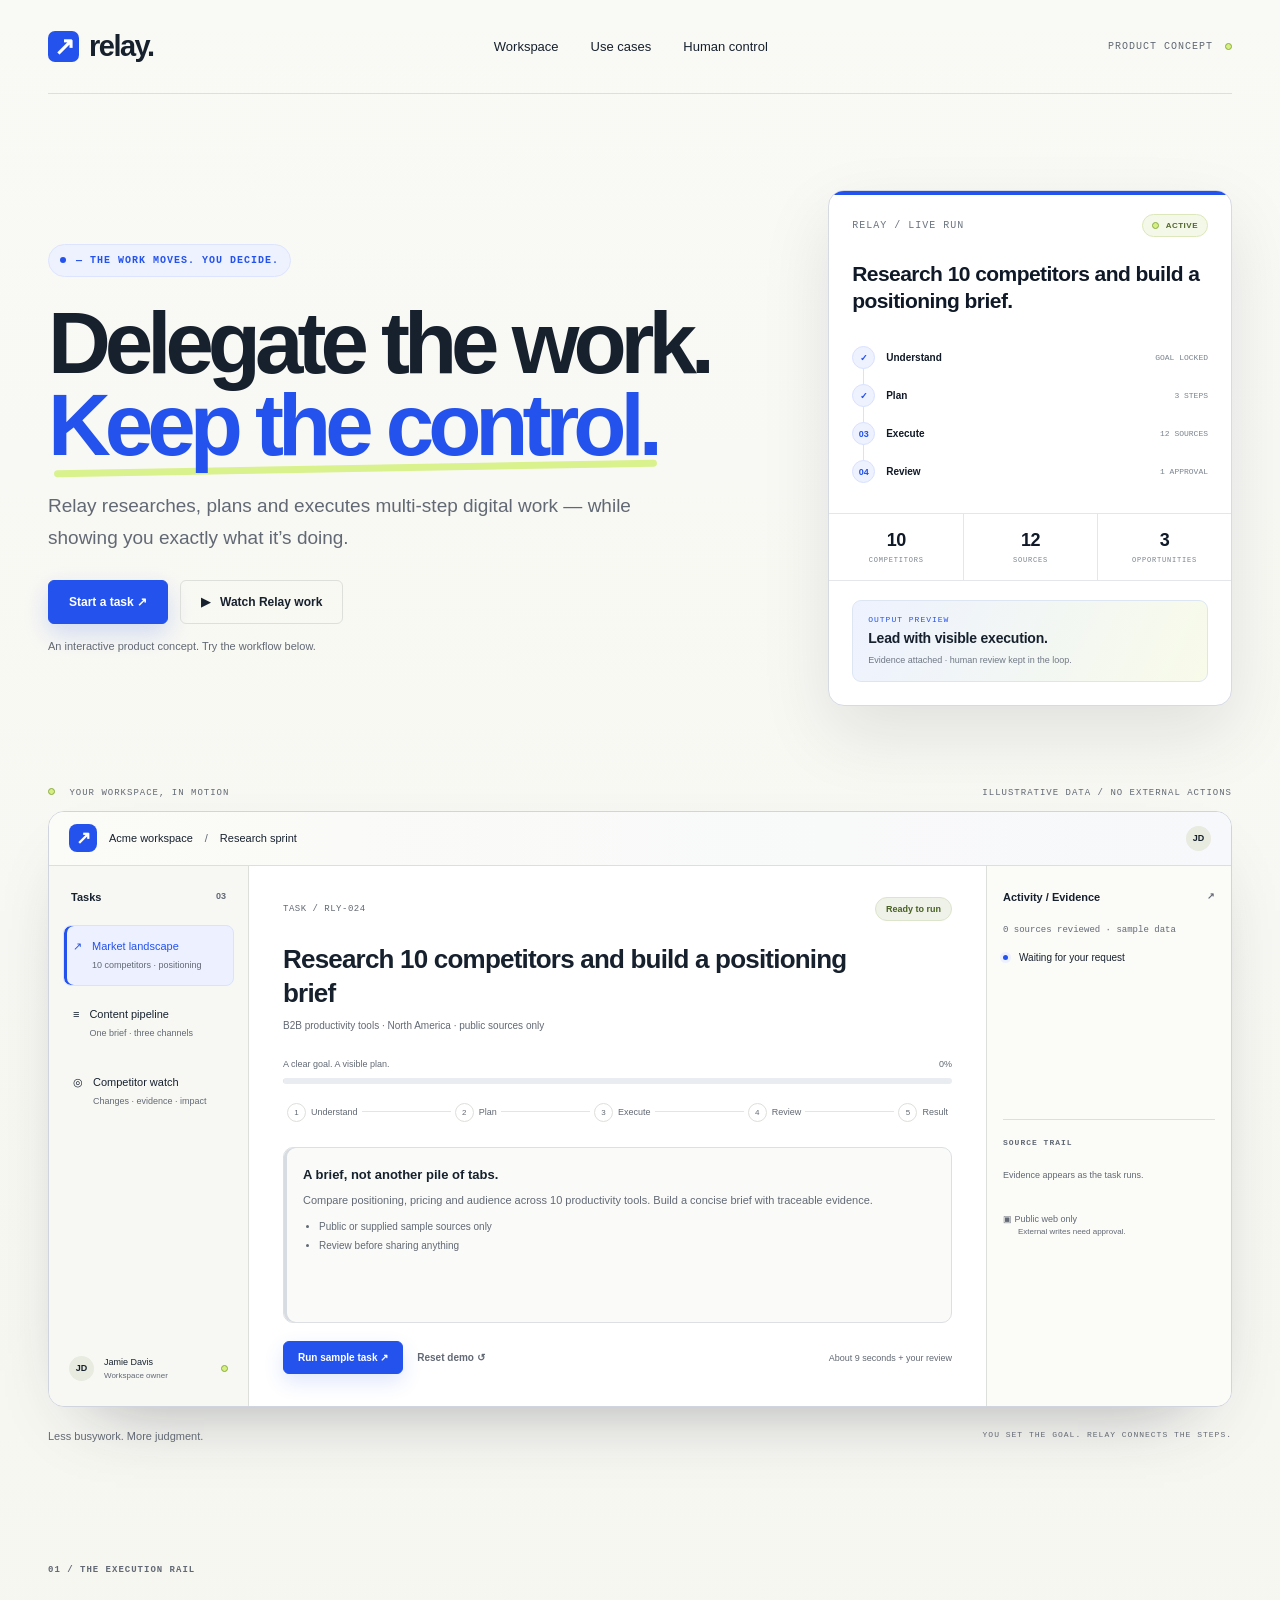
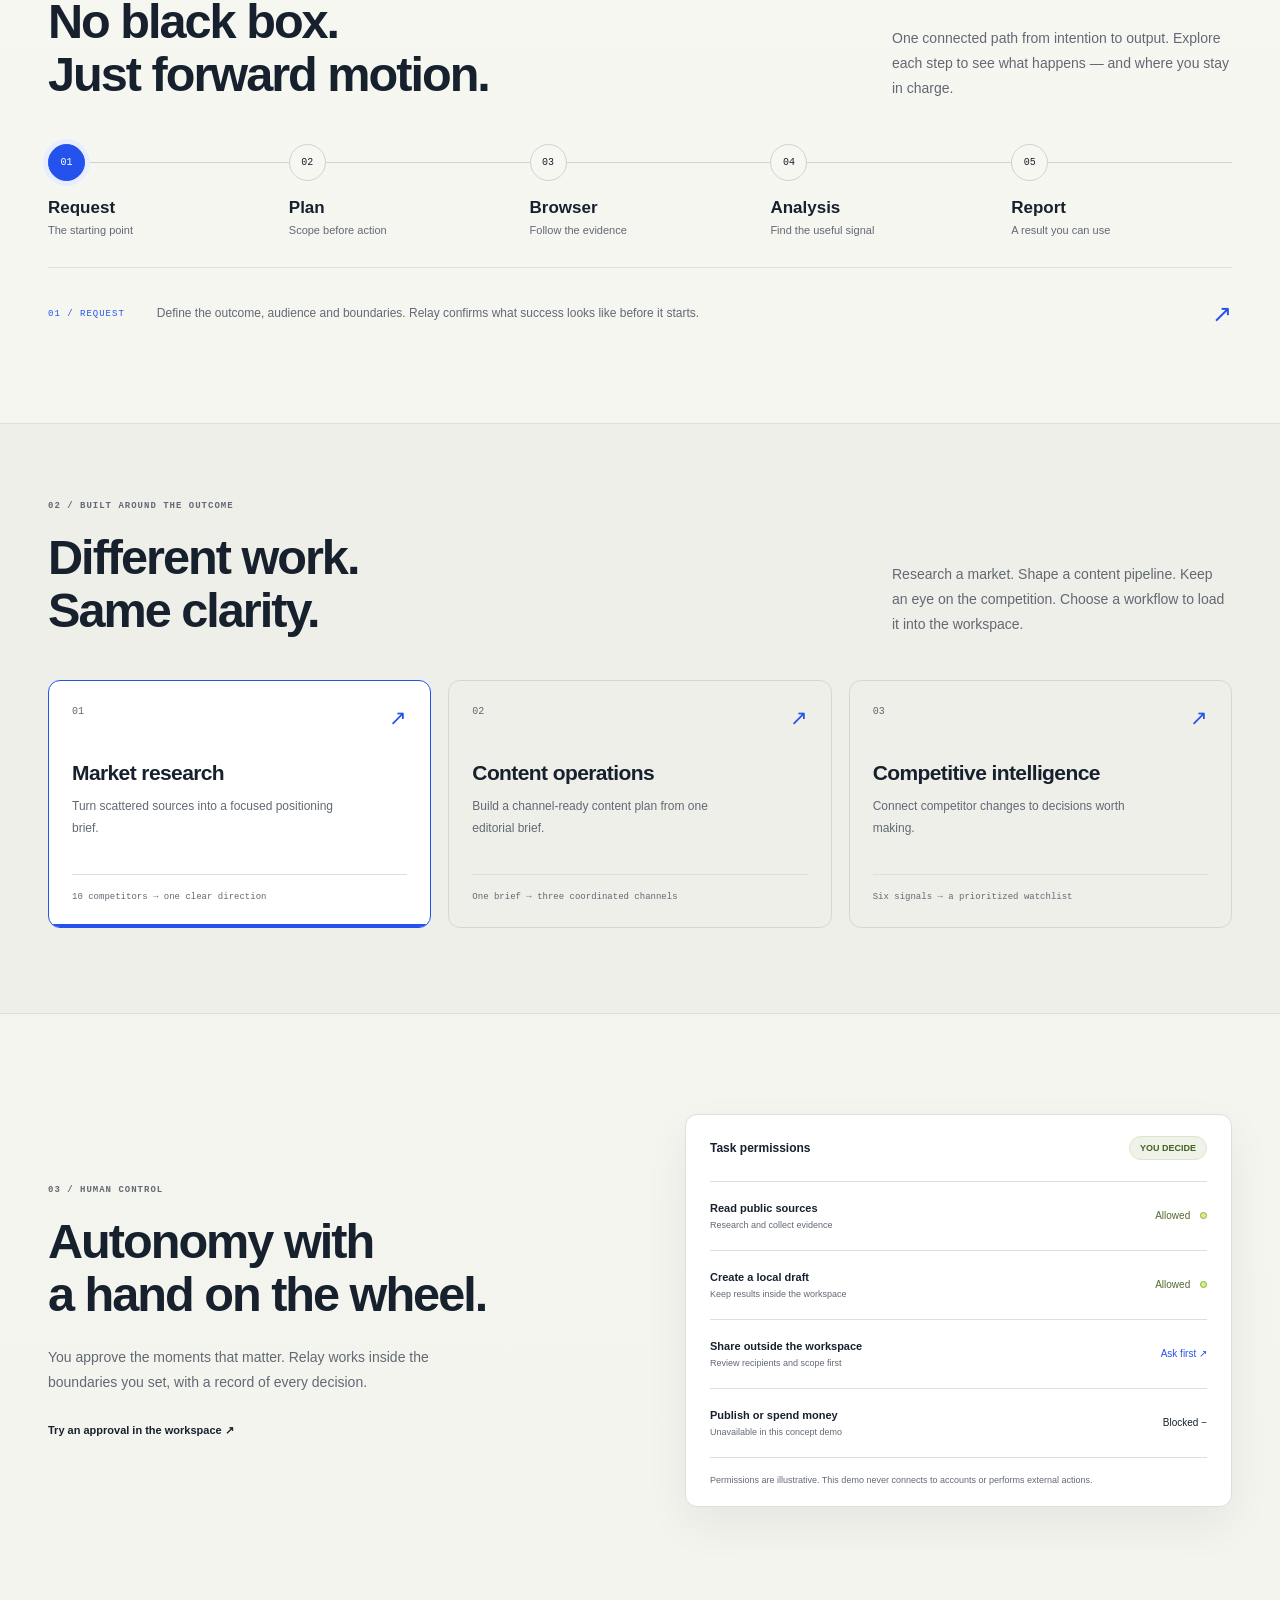
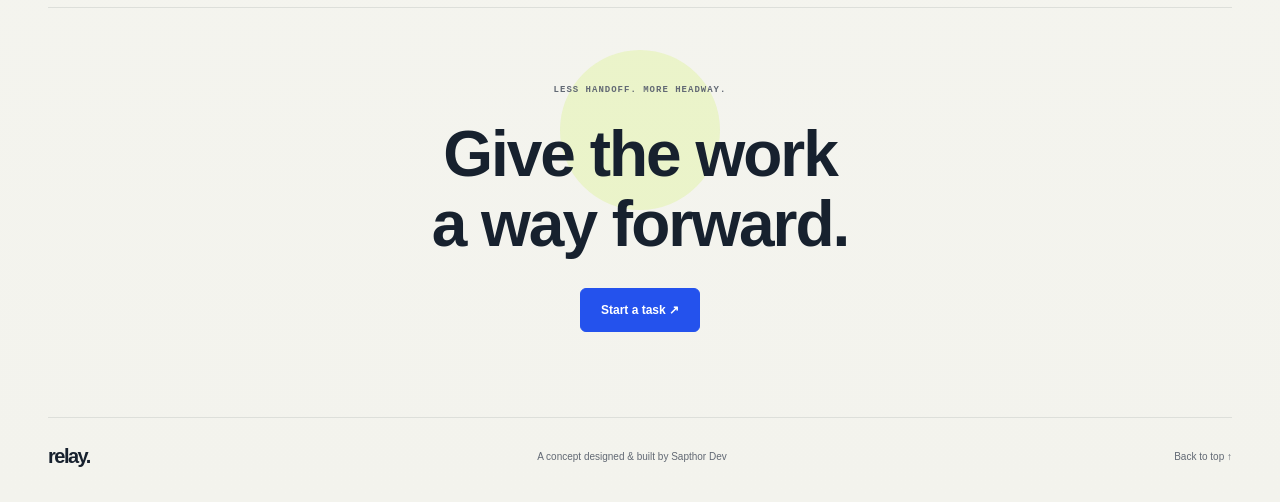
==== commit e3e9fb38: "Strengthen Relay hero and showcase polish" ====
--- a/relay/index.html
+++ b/relay/index.html
@@ -1,6 +1,6 @@
 <!doctype html>
 <html lang="en">
-<head><meta charset="utf-8"><meta name="viewport" content="width=device-width,initial-scale=1"><meta name="theme-color" content="#f7f7f2"><title>Relay — Delegate the work. Keep the control.</title><meta name="description" content="A concept for visible, controllable AI work. Try Relay’s interactive workspace."><link rel="stylesheet" href="relay.css"><script src="relay.js" defer></script>
+<head><meta charset="utf-8"><meta name="viewport" content="width=device-width,initial-scale=1"><meta name="theme-color" content="#f7f7f2"><title>Relay — Delegate the work. Keep the control.</title><meta name="description" content="A concept for visible, controllable AI work. Try Relay’s interactive workspace."><link rel="stylesheet" href="relay.css"><link rel="stylesheet" href="relay-polish.css"><script src="relay.js" defer></script><script src="relay-polish.js" defer></script>
 </head>
 <body><a class="skip" href="#main">Skip to content</a>
 <header class="wrap nav"><a class="brand" href="#main"><i>↗</i>relay.</a>
@@ -21,11 +21,17 @@
 <p class="caption">An interactive product concept. Try the workflow below.
 </p>
 </div>
-<aside class="hero-note"><span class="mono">01 — 05</span>
-<div class="mini-rail">● — ○ — ○ — ○ — ○
-</div>
-<p>From a single request<br>to a considered result.
-</p><small class="mono">EVERY STEP, IN SIGHT ↘</small>
+<aside class="hero-proof" aria-label="Relay live run preview">
+<div class="hero-proof-top"><span class="mono">RELAY / LIVE RUN</span><span class="live-pill"><i class="dot"></i> ACTIVE</span></div>
+<p class="hero-proof-task">Research 10 competitors and build a positioning brief.</p>
+<ol class="hero-proof-flow">
+<li><i>✓</i><b>Understand</b><span>GOAL LOCKED</span></li>
+<li><i>✓</i><b>Plan</b><span>3 STEPS</span></li>
+<li><i>03</i><b>Execute</b><span>12 SOURCES</span></li>
+<li><i>04</i><b>Review</b><span>1 APPROVAL</span></li>
+</ol>
+<div class="hero-proof-metrics"><div><strong>10</strong><small>COMPETITORS</small></div><div><strong>12</strong><small>SOURCES</small></div><div><strong>3</strong><small>OPPORTUNITIES</small></div></div>
+<div class="hero-proof-result"><small>OUTPUT PREVIEW</small><strong>Lead with visible execution.</strong><span>Evidence attached · human review kept in the loop.</span></div>
 </aside>
 </section>
 <section class="wrap" id="workspace" aria-label="Interactive Relay workspace">
--- a/relay/relay-polish.css
+++ b/relay/relay-polish.css
@@ -0,0 +1,673 @@
+/* Relay X showcase polish — intentionally distinct from the Sapthor portfolio */
+:root{
+  --relay-navy:#101927;
+  --relay-blue:#2452ed;
+  --relay-blue-soft:#eef2ff;
+  --relay-lime:#d9f28e;
+  --relay-paper:#f7f7f2;
+  --relay-card:#ffffff;
+  --relay-shadow:0 28px 70px rgba(18,31,49,.10);
+}
+
+body{
+  background:
+    linear-gradient(180deg,#f9f9f5 0,#f7f7f2 38%,#f3f3ed 100%);
+}
+
+.nav{
+  position:relative;
+  z-index:10;
+}
+
+.hero{
+  grid-template-columns:minmax(0,1.08fr) minmax(330px,.62fr);
+  gap:clamp(44px,6vw,90px);
+  align-items:center;
+  padding:96px 0 74px;
+}
+
+.hero > div:first-child{
+  max-width:820px;
+}
+
+.hero .eyebrow{
+  display:inline-flex;
+  align-items:center;
+  gap:10px;
+  color:var(--relay-blue);
+  background:#eef2ff;
+  border:1px solid #dce4ff;
+  border-radius:999px;
+  padding:7px 11px;
+  margin-bottom:25px;
+}
+
+.hero .eyebrow:before{
+  content:"";
+  width:6px;
+  height:6px;
+  border-radius:50%;
+  background:var(--relay-blue);
+}
+
+h1{
+  font-size:clamp(58px,6.8vw,100px);
+  line-height:.94;
+  letter-spacing:-6px;
+  font-weight:620;
+  max-width:900px;
+  text-wrap:balance;
+}
+
+h1 span{
+  position:relative;
+  display:inline-block;
+}
+
+h1 span:after{
+  content:"";
+  position:absolute;
+  left:1%;
+  right:0;
+  bottom:-7px;
+  height:7px;
+  background:var(--relay-lime);
+  border-radius:999px;
+  z-index:-1;
+  transform:rotate(-1deg);
+}
+
+.intro{
+  max-width:650px;
+  font-size:19px;
+}
+
+.actions .primary{
+  box-shadow:0 10px 24px rgba(36,82,237,.18);
+}
+
+.hero-proof{
+  position:relative;
+  background:var(--relay-card);
+  border:1px solid #d6dae3;
+  border-radius:16px;
+  box-shadow:var(--relay-shadow);
+  padding:23px;
+  overflow:hidden;
+}
+
+.hero-proof:before{
+  content:"";
+  position:absolute;
+  left:0;
+  top:0;
+  right:0;
+  height:4px;
+  background:var(--relay-blue);
+}
+
+.hero-proof-top{
+  display:flex;
+  justify-content:space-between;
+  align-items:center;
+  gap:14px;
+  margin-bottom:24px;
+  color:#6b7480;
+  font-size:9px;
+}
+
+.live-pill{
+  display:inline-flex;
+  align-items:center;
+  gap:7px;
+  padding:6px 9px;
+  border-radius:999px;
+  background:#f4f8e9;
+  color:#52672b;
+  border:1px solid #dce8bb;
+  font-size:8px;
+  font-weight:700;
+  letter-spacing:.5px;
+}
+
+.hero-proof-task{
+  font-size:21px;
+  line-height:1.28;
+  letter-spacing:-.55px;
+  font-weight:620;
+  margin:0 0 24px;
+  color:var(--relay-navy);
+}
+
+.hero-proof-flow{
+  list-style:none;
+  padding:0;
+  margin:0 0 22px;
+  display:grid;
+  gap:0;
+}
+
+.hero-proof-flow li{
+  position:relative;
+  display:grid;
+  grid-template-columns:24px 1fr auto;
+  gap:10px;
+  align-items:center;
+  min-height:38px;
+  color:#707884;
+  font-size:10px;
+}
+
+.hero-proof-flow li:not(:last-child):after{
+  content:"";
+  position:absolute;
+  left:11px;
+  top:28px;
+  bottom:-10px;
+  width:1px;
+  background:#dfe2e8;
+}
+
+.hero-proof-flow i{
+  width:23px;
+  height:23px;
+  display:grid;
+  place-items:center;
+  border-radius:50%;
+  background:#eef2ff;
+  color:var(--relay-blue);
+  border:1px solid #d9e1ff;
+  font-style:normal;
+  font-size:9px;
+  font-weight:700;
+  z-index:1;
+}
+
+.hero-proof-flow b{
+  font-size:10px;
+  font-weight:650;
+  color:var(--relay-navy);
+}
+
+.hero-proof-flow span{
+  font:8px Consolas,monospace;
+  color:#7a838e;
+}
+
+.hero-proof-metrics{
+  display:grid;
+  grid-template-columns:repeat(3,1fr);
+  border-block:1px solid #e4e6e9;
+  margin:0 -23px;
+}
+
+.hero-proof-metrics div{
+  padding:16px 13px;
+  text-align:center;
+}
+
+.hero-proof-metrics div+div{
+  border-left:1px solid #e4e6e9;
+}
+
+.hero-proof-metrics strong{
+  display:block;
+  font-size:18px;
+  letter-spacing:-.5px;
+  color:var(--relay-navy);
+}
+
+.hero-proof-metrics small{
+  font:7px Consolas,monospace;
+  letter-spacing:.8px;
+  color:#7a838e;
+  margin-top:5px;
+}
+
+.hero-proof-result{
+  margin-top:19px;
+  padding:14px 15px;
+  border-radius:9px;
+  background:linear-gradient(115deg,#edf2ff,#f8fbe9);
+  border:1px solid #dde5f3;
+}
+
+.hero-proof-result small{
+  color:var(--relay-blue);
+  font:8px Consolas,monospace;
+  letter-spacing:1px;
+  margin-bottom:6px;
+}
+
+.hero-proof-result strong{
+  display:block;
+  font-size:14px;
+  letter-spacing:-.2px;
+  margin-bottom:3px;
+}
+
+.hero-proof-result span{
+  font-size:9px;
+  color:#707884;
+}
+
+.demo-label{
+  margin-top:8px;
+}
+
+.workspace{
+  border-radius:16px;
+  box-shadow:0 32px 75px -42px rgba(16,25,39,.42);
+  border-color:#cfd4de;
+  transition:box-shadow .35s ease,transform .35s ease,border-color .35s ease;
+}
+
+.workspace[data-phase="running"]{
+  box-shadow:0 34px 80px -38px rgba(36,82,237,.28);
+  border-color:#b9c7ff;
+}
+
+.workspace[data-phase="approval"]{
+  border-color:#d5df9e;
+  box-shadow:0 34px 80px -38px rgba(135,162,57,.24);
+}
+
+.workspace[data-phase="result"]{
+  border-color:#b5c5ff;
+  box-shadow:0 38px 90px -40px rgba(36,82,237,.30);
+}
+
+.bar{
+  background:linear-gradient(90deg,#fbfbf7,#f7f8fb);
+  height:54px;
+}
+
+.bar span:first-child{
+  display:flex;
+  align-items:center;
+}
+
+.bar b{
+  width:28px;
+  height:28px;
+  border-radius:8px;
+  display:grid;
+  place-items:center;
+  background:var(--relay-blue);
+  color:white;
+  font-size:18px;
+}
+
+.dashboard{
+  min-height:540px;
+}
+
+.tasks{
+  background:#f7f8f4;
+}
+
+.task-options button{
+  border-radius:8px;
+  transition:background .2s,border-color .2s,transform .2s;
+}
+
+.task-options button[aria-pressed=true]{
+  box-shadow:inset 3px 0 0 var(--relay-blue);
+}
+
+.detail{
+  padding:31px 34px;
+}
+
+.detail h2{
+  font-size:26px;
+  max-width:620px;
+}
+
+.badge{
+  border-radius:999px;
+  padding:6px 10px;
+  font-weight:650;
+}
+
+.progress{
+  height:6px;
+  background:#e9ecf1;
+}
+
+.progress i{
+  position:relative;
+  background:linear-gradient(90deg,#2452ed,#5577ff);
+  box-shadow:0 0 0 1px rgba(36,82,237,.04);
+}
+
+.workspace[data-phase="running"] .progress i:after{
+  content:"";
+  position:absolute;
+  top:0;
+  bottom:0;
+  width:46px;
+  right:-10px;
+  background:linear-gradient(90deg,transparent,rgba(255,255,255,.72),transparent);
+  animation:relay-scan 1.35s linear infinite;
+}
+
+.stages{
+  position:relative;
+  margin:19px 0 25px;
+}
+
+.stages:before{
+  content:"";
+  position:absolute;
+  left:8px;
+  right:8px;
+  top:8px;
+  height:1px;
+  background:#e2e5e8;
+  z-index:0;
+}
+
+.stages li{
+  position:relative;
+  background:white;
+  padding-inline:4px;
+}
+
+.stages li:before{
+  position:relative;
+  z-index:1;
+  background:white;
+  transition:transform .22s ease,background .22s,border-color .22s;
+}
+
+.stages li.active:before{
+  transform:scale(1.16);
+  box-shadow:0 0 0 4px #edf1ff;
+}
+
+.stages li.done:before{
+  content:"✓";
+  background:#edf4d9;
+  color:#496226;
+}
+
+.panel{
+  position:relative;
+  border-radius:10px;
+  min-height:176px;
+  border-color:#dcdfe3;
+  box-shadow:inset 3px 0 0 #d7dbe2;
+  transition:background .25s,border-color .25s,box-shadow .25s,transform .25s;
+}
+
+.workspace[data-phase="running"] .panel{
+  background:#f8faff;
+  border-color:#d9e1ff;
+  box-shadow:inset 3px 0 0 var(--relay-blue);
+}
+
+.workspace[data-phase="approval"] .panel{
+  background:#fbfceF;
+  border-color:#dfe6b9;
+  box-shadow:inset 3px 0 0 #91ad45;
+}
+
+.workspace[data-phase="result"] .panel{
+  background:linear-gradient(135deg,#f2f5ff 0,#fbfdf0 100%);
+  border-color:#ced9ff;
+  box-shadow:inset 4px 0 0 var(--relay-blue),0 12px 28px rgba(36,82,237,.08);
+  animation:relay-result .45s cubic-bezier(.2,.75,.25,1);
+}
+
+.workspace[data-phase="result"] .panel:after{
+  content:"✓";
+  position:absolute;
+  right:17px;
+  top:16px;
+  width:30px;
+  height:30px;
+  display:grid;
+  place-items:center;
+  border-radius:50%;
+  background:var(--relay-lime);
+  color:#42551f;
+  font-weight:800;
+}
+
+.panel .result-label{
+  display:inline-flex;
+  align-items:center;
+  gap:6px;
+  background:#edf4d9;
+  border:1px solid #dce7b8;
+  border-radius:999px;
+  padding:5px 8px;
+}
+
+.evidence{
+  background:#fbfbf8;
+}
+
+#activity li{
+  transition:opacity .2s,transform .2s;
+  animation:relay-activity .3s ease both;
+}
+
+#activity li:before{
+  box-shadow:0 0 0 3px #edf1ff;
+}
+
+.sources{
+  margin-top:4px;
+}
+
+#sources a{
+  padding:8px 9px;
+  margin:0 -9px;
+  border-radius:6px;
+}
+
+#sources a:hover{
+  background:#eef2ff;
+  text-decoration:none;
+}
+
+.run-actions .primary{
+  box-shadow:0 8px 20px rgba(36,82,237,.14);
+}
+
+.workspace[data-phase="running"] #run{
+  background:#17212e;
+  border-color:#17212e;
+}
+
+.workspace[data-phase="result"] #run{
+  background:var(--relay-blue);
+}
+
+.workspace-foot{
+  padding:23px 0 21px;
+}
+
+.rail button{
+  transition:color .2s;
+}
+
+.rail button:hover b{
+  color:var(--relay-blue);
+}
+
+.rail button[aria-pressed=true]>span{
+  box-shadow:0 0 0 5px #e9eeff;
+}
+
+.rail-description{
+  min-height:70px;
+}
+
+.use-grid button{
+  position:relative;
+  overflow:hidden;
+  border-radius:12px;
+  transition:transform .25s,box-shadow .25s,border-color .25s,background .25s;
+}
+
+.use-grid button:after{
+  content:"";
+  position:absolute;
+  inset:auto 0 0;
+  height:3px;
+  background:var(--relay-blue);
+  transform:scaleX(0);
+  transform-origin:left;
+  transition:transform .25s;
+}
+
+.use-grid button:hover{
+  transform:translateY(-4px);
+  box-shadow:0 18px 32px rgba(16,25,39,.08);
+}
+
+.use-grid button[aria-pressed=true]:after{
+  transform:scaleX(1);
+}
+
+.permissions{
+  border-radius:12px;
+  box-shadow:0 18px 45px rgba(16,25,39,.06);
+}
+
+.permissions>div:not(.permission-head){
+  transition:background .2s,padding .2s;
+}
+
+.permissions>div:not(.permission-head):hover{
+  background:#fafbf6;
+  margin-inline:-12px;
+  padding-inline:12px;
+}
+
+.closing{
+  position:relative;
+  overflow:hidden;
+}
+
+.closing:before{
+  content:"";
+  position:absolute;
+  width:160px;
+  height:160px;
+  border-radius:50%;
+  background:var(--relay-lime);
+  opacity:.38;
+  left:calc(50% - 80px);
+  top:42px;
+  z-index:-1;
+}
+
+@keyframes relay-scan{
+  from{transform:translateX(-120px)}
+  to{transform:translateX(80px)}
+}
+@keyframes relay-result{
+  from{opacity:.5;transform:translateY(8px) scale(.99)}
+  to{opacity:1;transform:none}
+}
+@keyframes relay-activity{
+  from{opacity:0;transform:translateY(5px)}
+  to{opacity:1;transform:none}
+}
+
+@media(max-width:1100px){
+  .hero{
+    grid-template-columns:minmax(0,1fr) 310px;
+    gap:42px;
+  }
+  h1{
+    font-size:clamp(54px,7vw,82px);
+    letter-spacing:-4.5px;
+  }
+}
+
+@media(max-width:850px){
+  .hero{
+    grid-template-columns:1fr;
+    padding-top:66px;
+  }
+  .hero-proof{
+    max-width:620px;
+  }
+  .hero > div:first-child{
+    max-width:760px;
+  }
+}
+
+@media(max-width:600px){
+  .hero{
+    padding-top:52px;
+    gap:34px;
+  }
+  h1{
+    font-size:clamp(42px,12.4vw,64px);
+    line-height:.98;
+    letter-spacing:-3.4px;
+  }
+  h1 span:after{
+    height:5px;
+    bottom:-4px;
+  }
+  .intro{
+    font-size:15px;
+  }
+  .hero-proof{
+    border-radius:13px;
+    padding:18px;
+  }
+  .hero-proof-task{
+    font-size:18px;
+  }
+  .hero-proof-metrics{
+    margin-inline:-18px;
+  }
+  .hero-proof-metrics div{
+    padding:14px 8px;
+  }
+  .hero-proof-metrics strong{
+    font-size:16px;
+  }
+  .detail{
+    padding:23px 18px;
+  }
+  .detail h2{
+    font-size:22px;
+  }
+  .stages:before{
+    display:none;
+  }
+  .stages li{
+    background:transparent;
+    padding-inline:0;
+  }
+  .workspace[data-phase="result"] .panel:after{
+    width:26px;
+    height:26px;
+    right:12px;
+    top:12px;
+  }
+}
+
+@media(prefers-reduced-motion:reduce){
+  .workspace,
+  .panel,
+  .use-grid button,
+  .task-options button,
+  .stages li:before{
+    transition:none!important;
+  }
+  .workspace[data-phase="running"] .progress i:after,
+  #activity li,
+  .workspace[data-phase="result"] .panel{
+    animation:none!important;
+  }
+}
